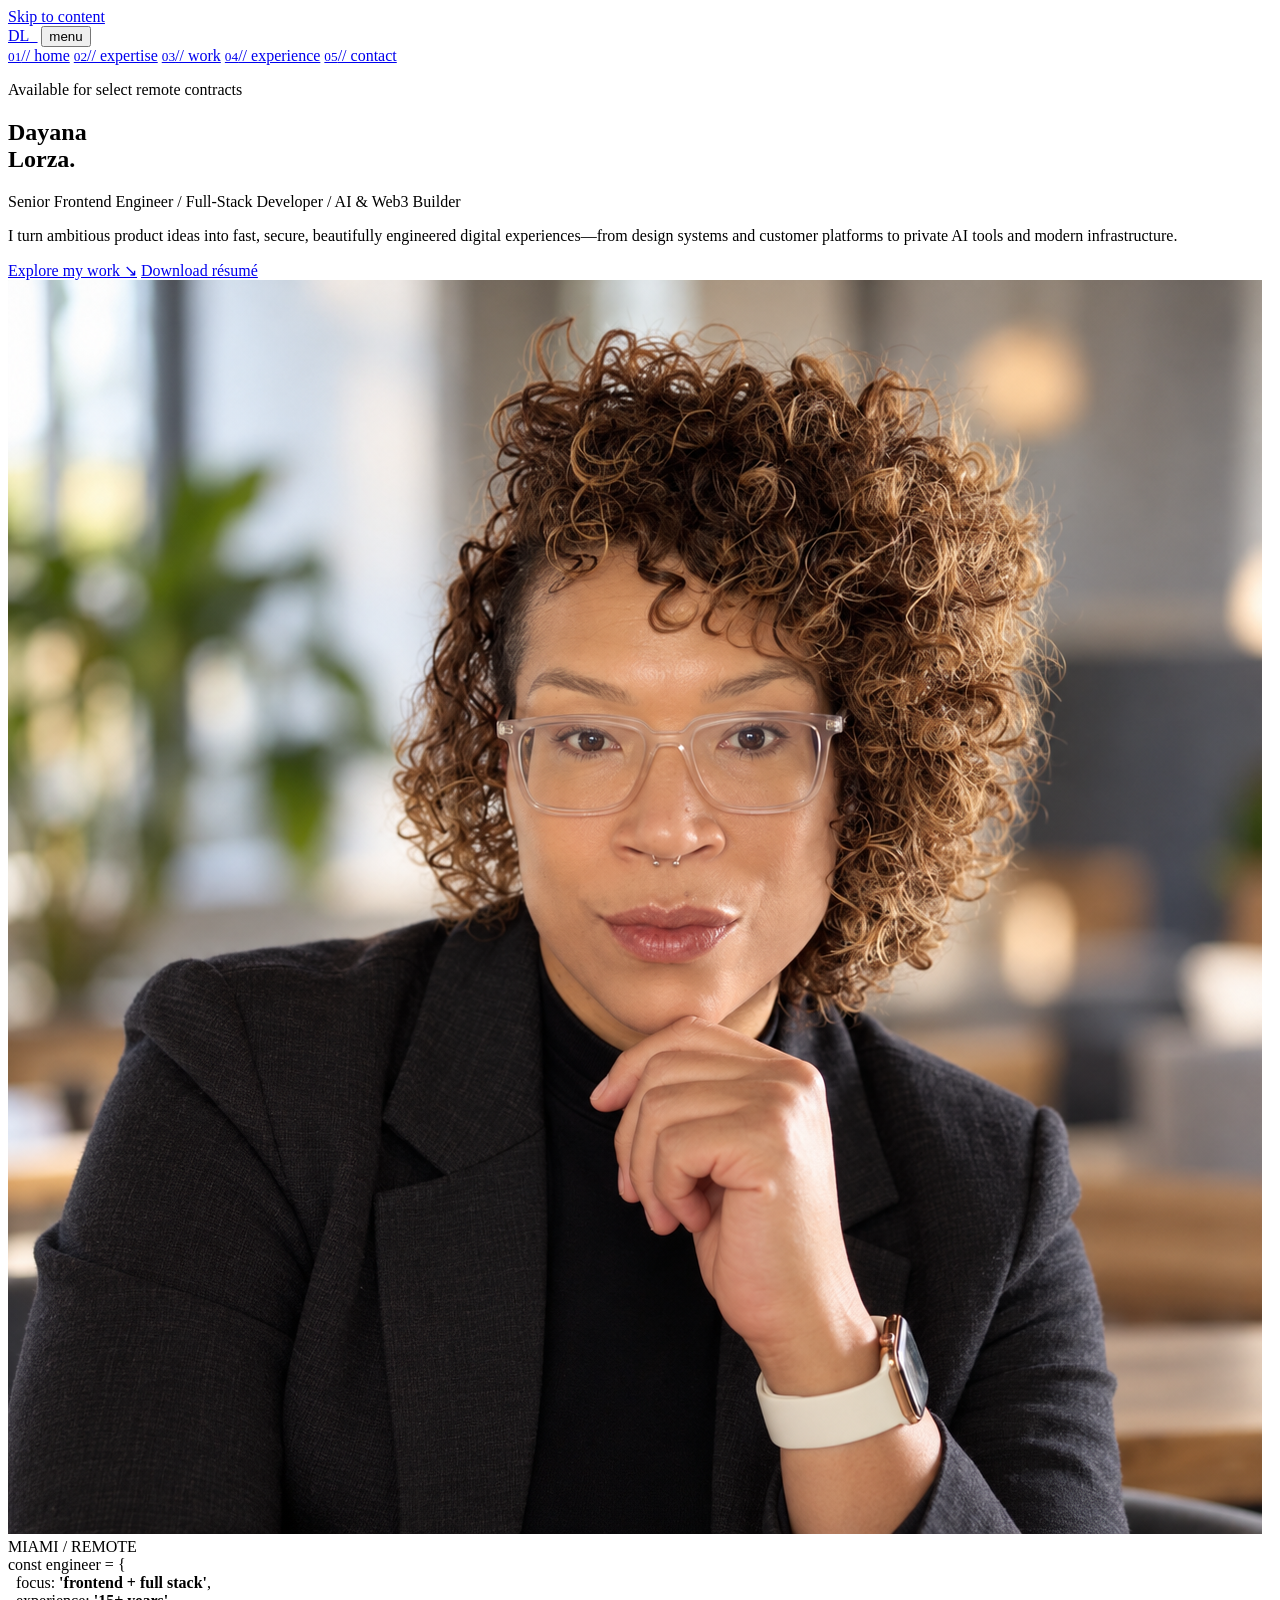
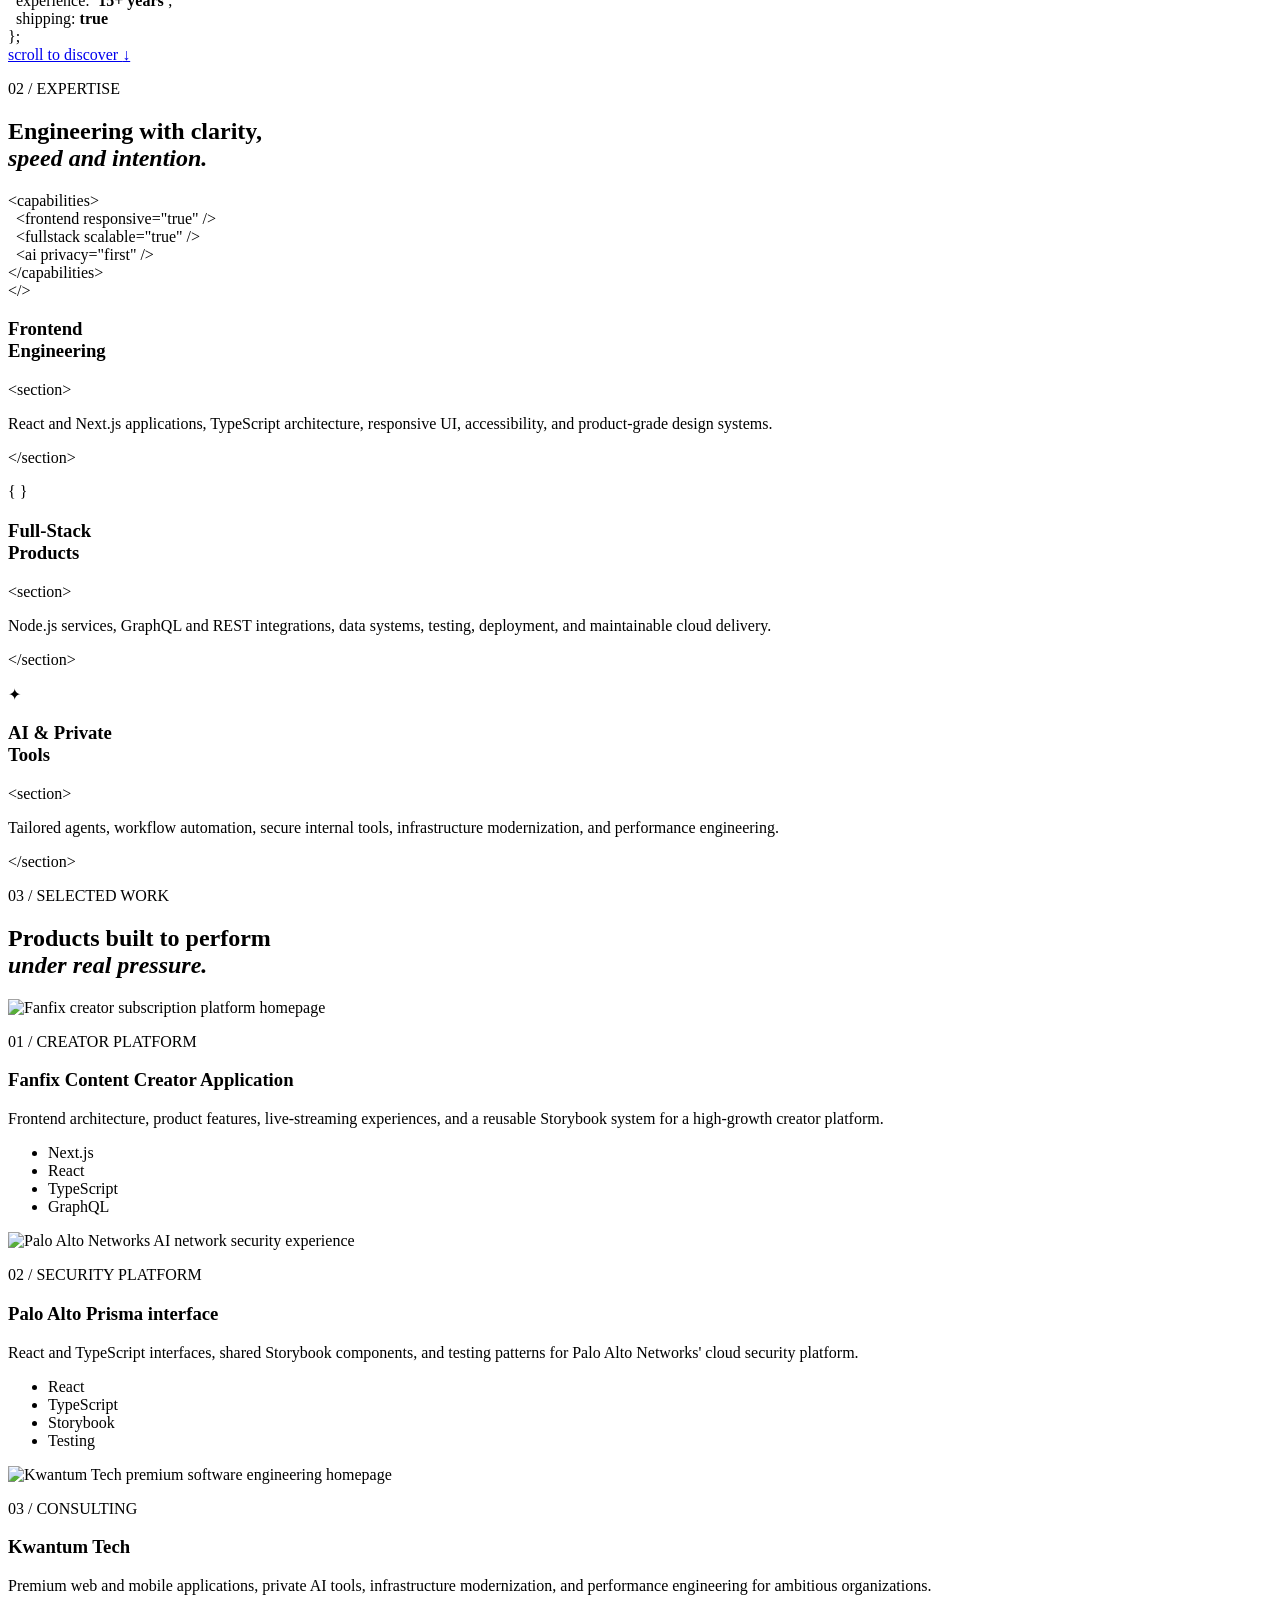
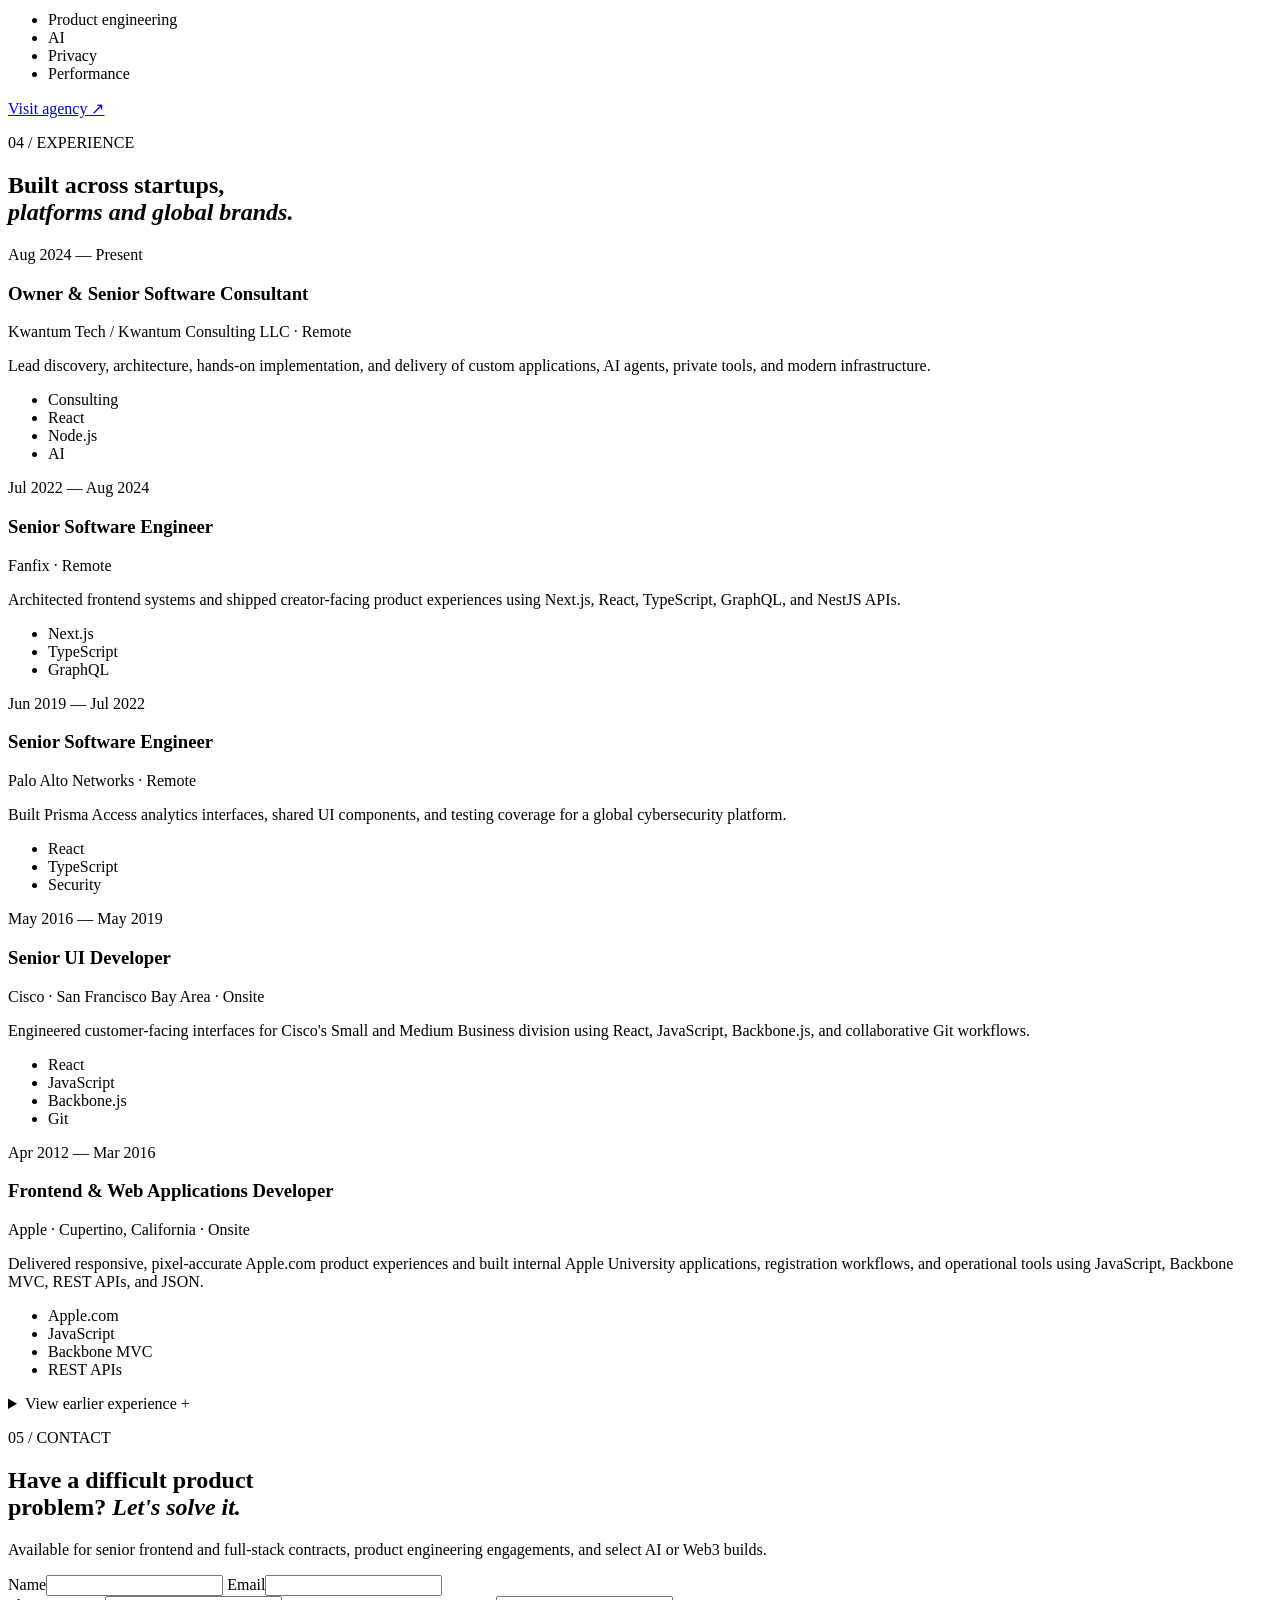
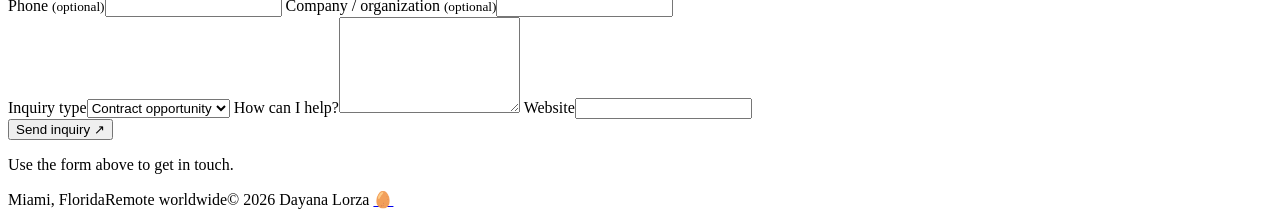
==== index.html @ acb5f547 "Update portfolio hero portrait" ====
<!doctype html>
<html lang="en">
<head>
  <meta charset="utf-8">
  <meta name="viewport" content="width=device-width, initial-scale=1">
  <title>Dayana Lorza | Senior Software Engineer</title>
  <meta name="description" content="Senior frontend and full-stack engineer building high-performance web, mobile, AI, and Web3 products.">
  <link rel="icon" href="images/favicon.png">
  <link rel="preconnect" href="https://fonts.googleapis.com">
  <link rel="preconnect" href="https://fonts.gstatic.com" crossorigin>
  <link href="https://fonts.googleapis.com/css2?family=DM+Mono:wght@300;400;500&family=Manrope:wght@400;500;600;700;800&display=swap" rel="stylesheet">
  <link rel="stylesheet" href="css/styles.css">
</head>
<body>
  <div class="cursor-glow" aria-hidden="true"></div>
  <a class="skip-link" href="#main">Skip to content</a>

  <header class="site-header">
    <a class="brand" href="#home" aria-label="Dayana Lorza home">DL<span>_</span></a>
    <button class="menu-toggle" type="button" aria-expanded="false" aria-controls="site-nav">menu</button>
    <nav id="site-nav" aria-label="Primary navigation">
      <a href="#home"><small>01</small><span>// home</span></a>
      <a href="#expertise"><small>02</small><span>// expertise</span></a>
      <a href="#work"><small>03</small><span>// work</span></a>
      <a href="#experience"><small>04</small><span>// experience</span></a>
      <a href="#contact"><small>05</small><span>// contact</span></a>
    </nav>
  </header>

  <main id="main">
    <section class="hero" id="home">
      <div class="hero-grid">
        <div class="hero-copy reveal">
          <p class="eyebrow"><span class="status-dot"></span> Available for select remote contracts</p>
          <h1>Dayana<br><span>Lorza.</span></h1>
          <p class="hero-role">Senior Frontend Engineer <span>/</span> Full-Stack Developer <span>/</span> AI &amp; Web3 Builder</p>
          <p class="hero-intro">I turn ambitious product ideas into fast, secure, beautifully engineered digital experiences—from design systems and customer platforms to private AI tools and modern infrastructure.</p>
          <div class="hero-actions">
            <a class="button primary" href="#work">Explore my work <span>↘</span></a>
            <a class="button ghost" href="resume/Dayana-Lorza-Resume-2026.pdf" download>Download résumé</a>
          </div>
        </div>
        <div class="hero-visual reveal">
          <div class="portrait-frame">
            <img src="images/headshot_profile.png" alt="Portrait of Dayana Lorza">
            <span class="portrait-label">MIAMI / REMOTE</span>
          </div>
          <div class="code-card" aria-hidden="true">
            <span>const</span> engineer = {<br>
            &nbsp;&nbsp;focus: <b>'frontend + full stack'</b>,<br>
            &nbsp;&nbsp;experience: <b>'15+ years'</b>,<br>
            &nbsp;&nbsp;shipping: <b>true</b><br>
            };
          </div>
        </div>
      </div>
      <a class="scroll-cue" href="#expertise">scroll to discover <span>↓</span></a>
    </section>

    <section class="section" id="expertise">
      <div class="section-heading reveal">
        <p>02 / EXPERTISE</p>
        <h2>Engineering with clarity,<br><em>speed and intention.</em></h2>
      </div>
      <div class="expertise-console reveal">
        <div class="console-code" aria-hidden="true">&lt;capabilities&gt;<br>&nbsp;&nbsp;&lt;frontend responsive="true" /&gt;<br>&nbsp;&nbsp;&lt;fullstack scalable="true" /&gt;<br>&nbsp;&nbsp;&lt;ai privacy="first" /&gt;<br>&lt;/capabilities&gt;</div>
        <article class="capability">
          <span class="capability-icon" aria-hidden="true">&lt;/&gt;</span>
          <h3><span>Frontend</span><br>Engineering</h3>
          <p class="code-tag">&lt;section&gt;</p>
          <p>React and Next.js applications, TypeScript architecture, responsive UI, accessibility, and product-grade design systems.</p>
          <p class="code-tag">&lt;/section&gt;</p>
        </article>
        <article class="capability">
          <span class="capability-icon" aria-hidden="true">{ }</span>
          <h3><span>Full-Stack</span><br>Products</h3>
          <p class="code-tag">&lt;section&gt;</p>
          <p>Node.js services, GraphQL and REST integrations, data systems, testing, deployment, and maintainable cloud delivery.</p>
          <p class="code-tag">&lt;/section&gt;</p>
        </article>
        <article class="capability">
          <span class="capability-icon" aria-hidden="true">✦</span>
          <h3><span>AI &amp; Private</span><br>Tools</h3>
          <p class="code-tag">&lt;section&gt;</p>
          <p>Tailored agents, workflow automation, secure internal tools, infrastructure modernization, and performance engineering.</p>
          <p class="code-tag">&lt;/section&gt;</p>
        </article>
      </div>
    </section>

    <section class="section work-section" id="work">
      <div class="section-heading reveal">
        <p>03 / SELECTED WORK</p>
        <h2>Products built to perform<br><em>under real pressure.</em></h2>
      </div>
      <div class="work-list">
        <article class="work-card reveal">
          <div class="work-image"><img src="images/fanfixx.png" alt="Fanfix creator subscription platform homepage"></div>
          <div class="work-copy">
            <p class="work-index">01 / CREATOR PLATFORM</p>
            <h3>Fanfix Content Creator Application</h3>
            <p>Frontend architecture, product features, live-streaming experiences, and a reusable Storybook system for a high-growth creator platform.</p>
            <ul class="tags"><li>Next.js</li><li>React</li><li>TypeScript</li><li>GraphQL</li></ul>
          </div>
        </article>
        <article class="work-card reverse reveal">
          <div class="work-image"><img src="images/palo_alto.png" alt="Palo Alto Networks AI network security experience"></div>
          <div class="work-copy">
            <p class="work-index">02 / SECURITY PLATFORM</p>
            <h3>Palo Alto Prisma interface</h3>
            <p>React and TypeScript interfaces, shared Storybook components, and testing patterns for Palo Alto Networks' cloud security platform.</p>
            <ul class="tags"><li>React</li><li>TypeScript</li><li>Storybook</li><li>Testing</li></ul>
          </div>
        </article>
        <article class="work-card reveal">
          <div class="work-image"><img src="images/kwantum_tech.png" alt="Kwantum Tech premium software engineering homepage"></div>
          <div class="work-copy">
            <p class="work-index">03 / CONSULTING</p>
            <h3>Kwantum Tech</h3>
            <p>Premium web and mobile applications, private AI tools, infrastructure modernization, and performance engineering for ambitious organizations.</p>
            <ul class="tags"><li>Product engineering</li><li>AI</li><li>Privacy</li><li>Performance</li></ul>
            <a class="text-link" href="https://kwantumtech.com/" target="_blank" rel="noreferrer">Visit agency ↗</a>
          </div>
        </article>
      </div>
    </section>

    <section class="section" id="experience">
      <div class="section-heading reveal">
        <p>04 / EXPERIENCE</p>
        <h2>Built across startups,<br><em>platforms and global brands.</em></h2>
      </div>
      <div class="timeline">
        <article class="job reveal">
          <div class="job-date">Aug 2024 — Present</div>
          <div><h3>Owner &amp; Senior Software Consultant</h3><p class="company">Kwantum Tech / Kwantum Consulting LLC · Remote</p><p>Lead discovery, architecture, hands-on implementation, and delivery of custom applications, AI agents, private tools, and modern infrastructure.</p><ul class="tags"><li>Consulting</li><li>React</li><li>Node.js</li><li>AI</li></ul></div>
        </article>
        <article class="job reveal">
          <div class="job-date">Jul 2022 — Aug 2024</div>
          <div><h3>Senior Software Engineer</h3><p class="company">Fanfix · Remote</p><p>Architected frontend systems and shipped creator-facing product experiences using Next.js, React, TypeScript, GraphQL, and NestJS APIs.</p><ul class="tags"><li>Next.js</li><li>TypeScript</li><li>GraphQL</li></ul></div>
        </article>
        <article class="job reveal">
          <div class="job-date">Jun 2019 — Jul 2022</div>
          <div><h3>Senior Software Engineer</h3><p class="company company-with-logo"><img src="images/palo-alto-networks.svg" alt="" aria-hidden="true">Palo Alto Networks · Remote</p><p>Built Prisma Access analytics interfaces, shared UI components, and testing coverage for a global cybersecurity platform.</p><ul class="tags"><li>React</li><li>TypeScript</li><li>Security</li></ul></div>
        </article>
        <article class="job reveal">
          <div class="job-date">May 2016 — May 2019</div>
          <div><h3>Senior UI Developer</h3><p class="company company-with-logo"><img class="cisco-logo" src="images/cisco.svg" alt="" aria-hidden="true">Cisco · San Francisco Bay Area · Onsite</p><p>Engineered customer-facing interfaces for Cisco's Small and Medium Business division using React, JavaScript, Backbone.js, and collaborative Git workflows.</p><ul class="tags"><li>React</li><li>JavaScript</li><li>Backbone.js</li><li>Git</li></ul></div>
        </article>
        <article class="job reveal">
          <div class="job-date">Apr 2012 — Mar 2016</div>
          <div><h3>Frontend &amp; Web Applications Developer</h3><p class="company company-with-logo"><img class="apple-logo" src="images/apple.svg" alt="" aria-hidden="true">Apple · Cupertino, California · Onsite</p><p>Delivered responsive, pixel-accurate Apple.com product experiences and built internal Apple University applications, registration workflows, and operational tools using JavaScript, Backbone MVC, REST APIs, and JSON.</p><ul class="tags"><li>Apple.com</li><li>JavaScript</li><li>Backbone MVC</li><li>REST APIs</li></ul></div>
        </article>
        <details class="earlier-jobs reveal">
          <summary>View earlier experience <span>+</span></summary>
          <div class="earlier-grid">
            <p><b>Sapient</b><span>Interactive Developer · 2008–2012</span></p>
          </div>
        </details>
      </div>
    </section>

    <section class="contact section" id="contact">
      <div class="contact-inner reveal">
        <p>05 / CONTACT</p>
        <h2>Have a difficult product<br>problem? <em>Let's solve it.</em></h2>
        <p class="contact-copy">Available for senior frontend and full-stack contracts, product engineering engagements, and select AI or Web3 builds.</p>
        <form class="contact-form" id="contact-form" action="contact.php" method="post">
          <div class="form-grid">
            <label><span>Name</span><input type="text" name="name" autocomplete="name" maxlength="100" required></label>
            <label><span>Email</span><input type="email" name="email" autocomplete="email" maxlength="160" required></label>
          </div>
          <div class="form-grid">
            <label><span>Phone <small>(optional)</small></span><input type="tel" name="phone" autocomplete="tel" maxlength="40"></label>
            <label><span>Company / organization <small>(optional)</small></span><input type="text" name="company" autocomplete="organization" maxlength="120"></label>
          </div>
          <label><span>Inquiry type</span><select name="subject"><option value="Contract opportunity">Contract opportunity</option><option value="Project review">Project review</option><option value="Consulting inquiry">Consulting inquiry</option><option value="General inquiry">General inquiry</option></select></label>
          <label><span>How can I help?</span><textarea name="message" rows="6" minlength="20" maxlength="4000" required></textarea></label>
          <label class="form-trap" aria-hidden="true">Website<input type="text" name="website" tabindex="-1" autocomplete="off"></label>
          <div class="form-footer">
            <button class="button primary" type="submit">Send inquiry <span>↗</span></button>
            <p class="form-status" id="form-status" role="status" aria-live="polite"></p>
          </div>
        </form>
        <p class="contact-email">Use the form above to get in touch.</p>
        <div class="contact-meta"><span>Miami, Florida</span><span>Remote worldwide</span><span>© 2026 Dayana Lorza <a class="archive-egg" href="archive/" aria-label="View previous portfolio versions" title="Previous versions">🥚</a></span></div>
      </div>
    </section>
  </main>

  <script src="js/main.js"></script>
</body>
</html>
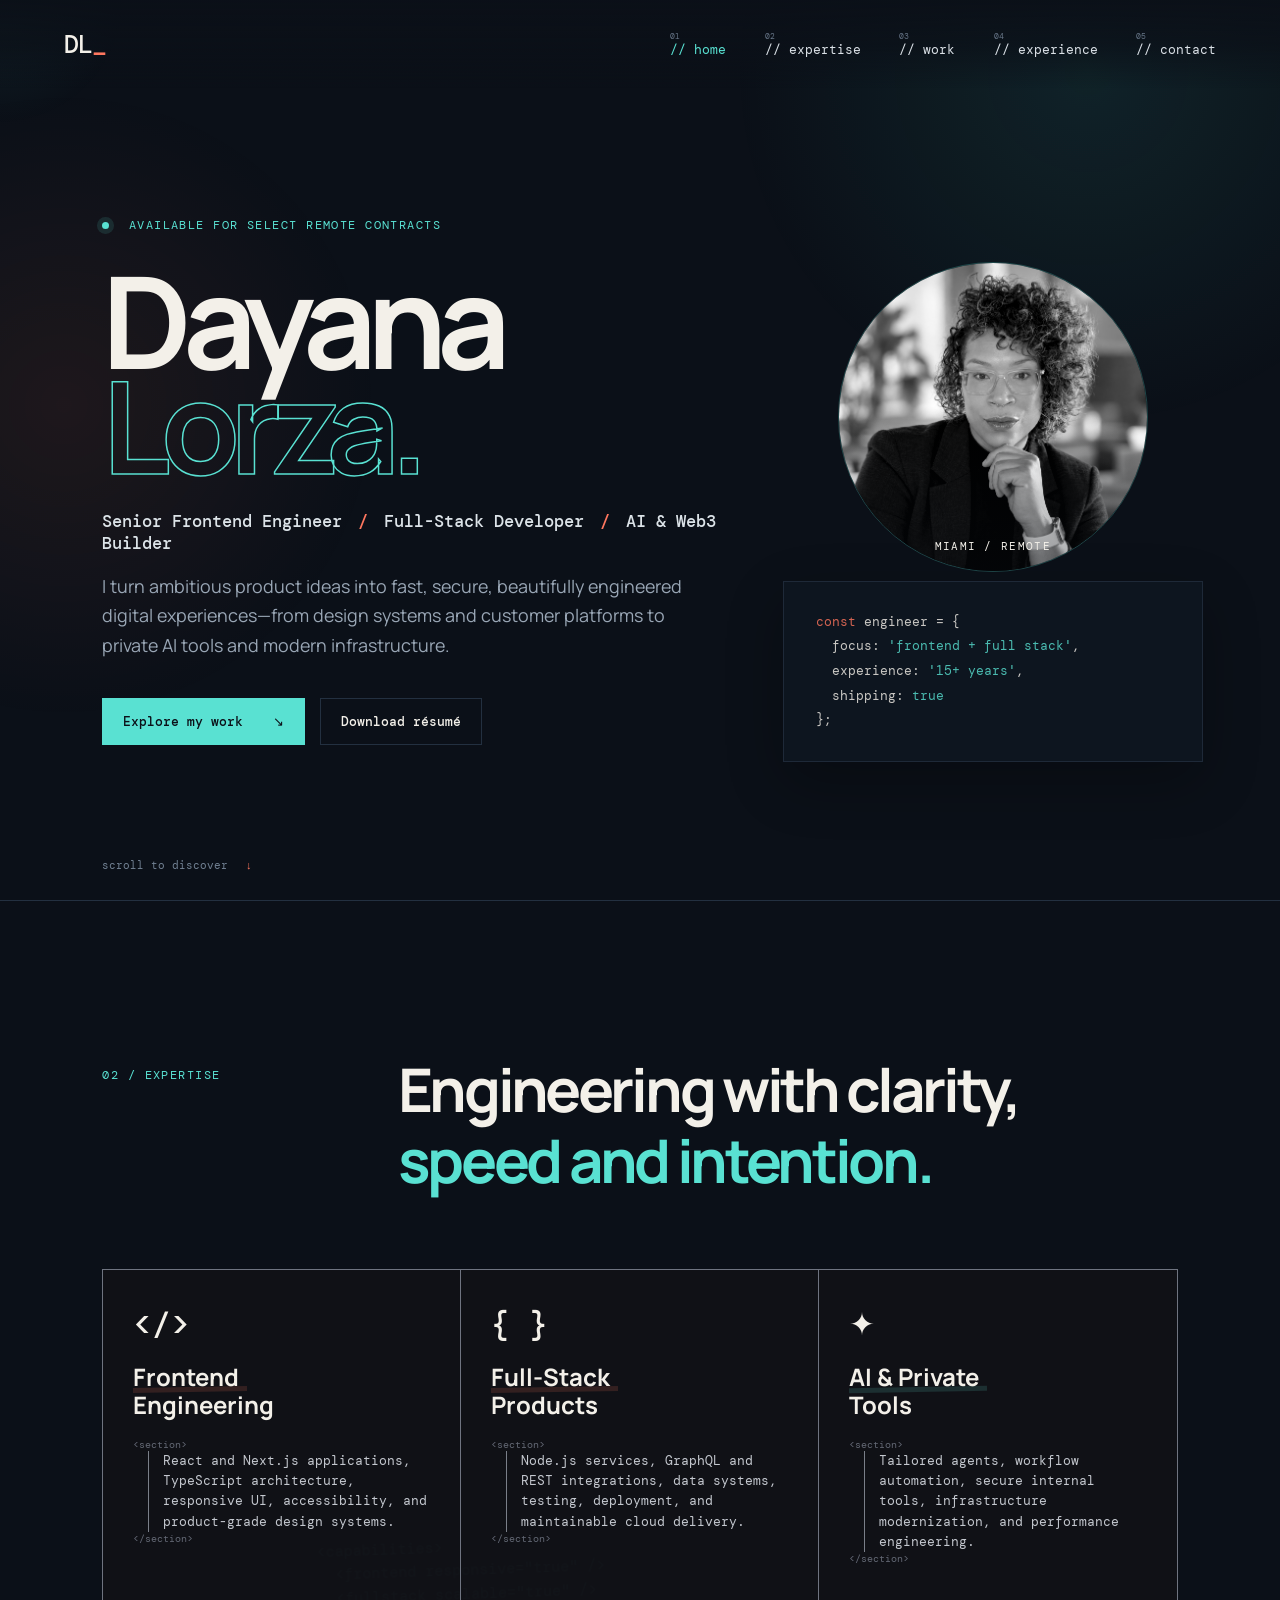
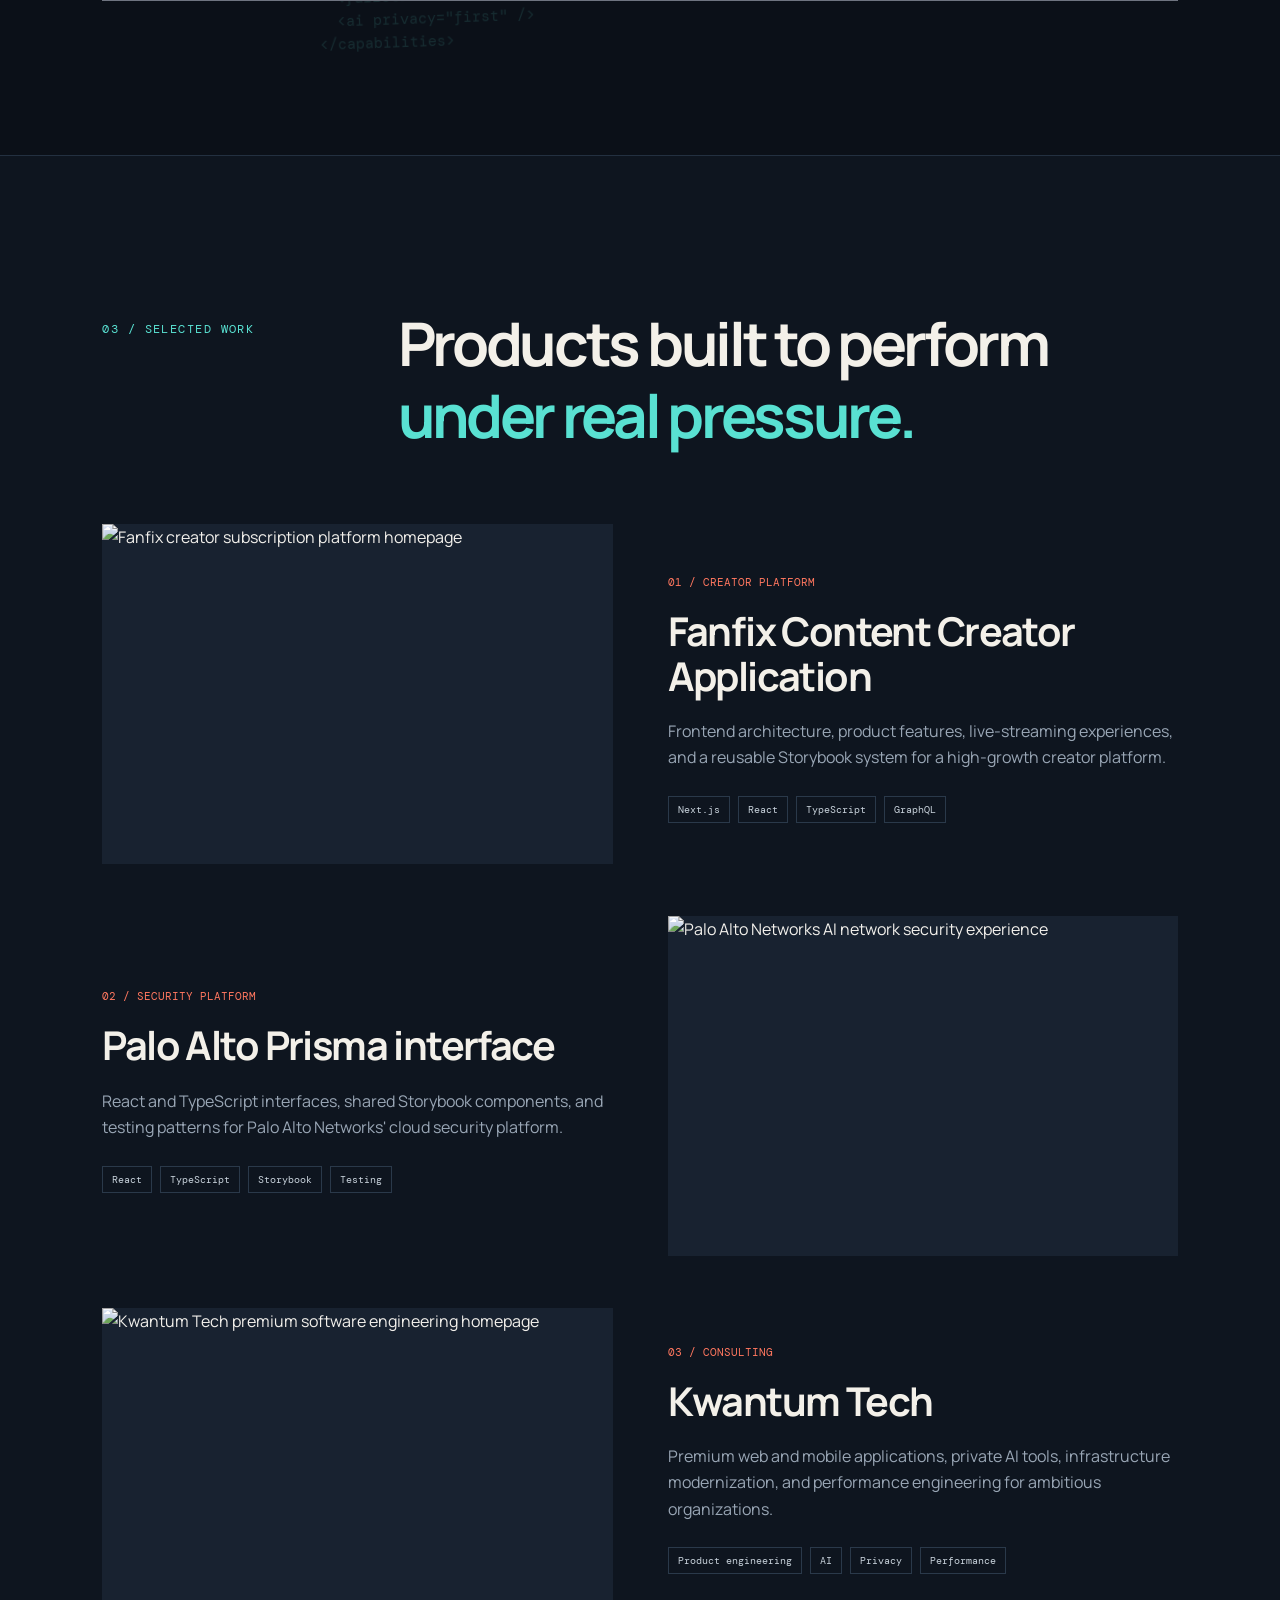
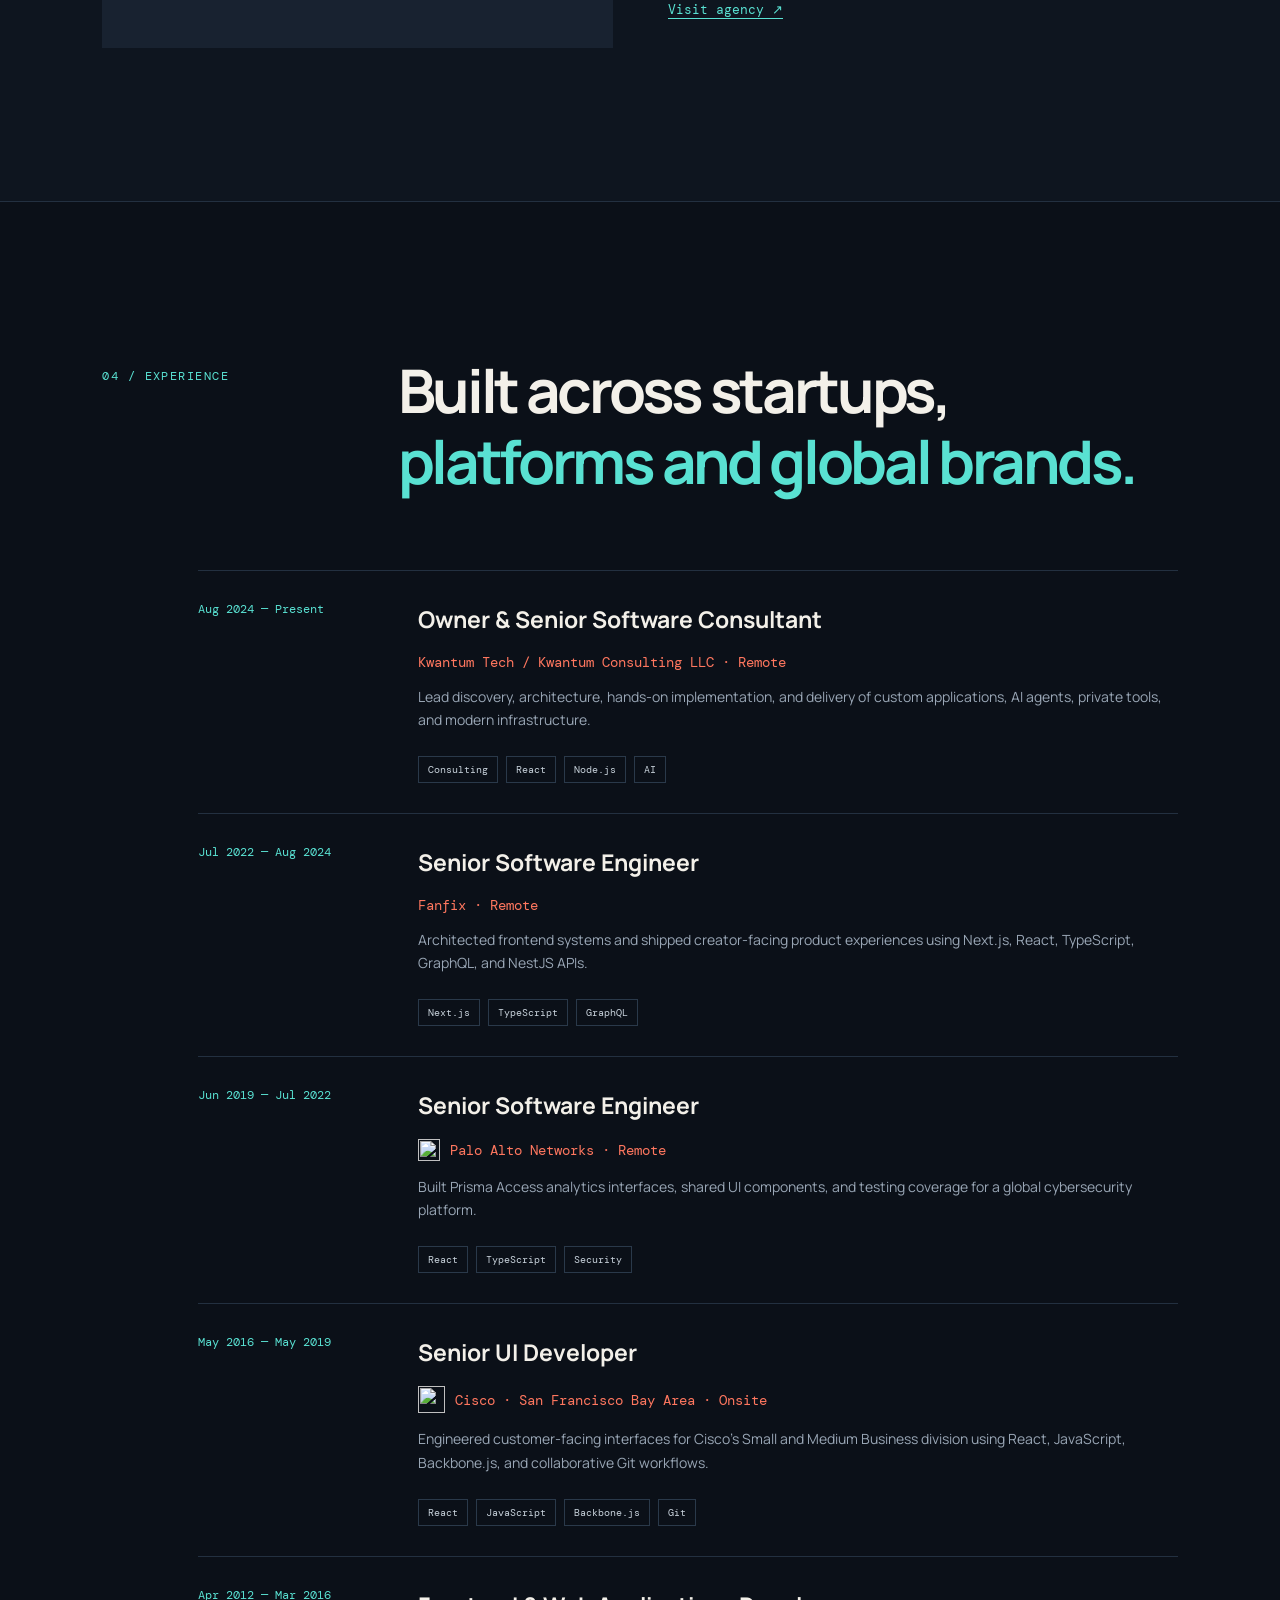
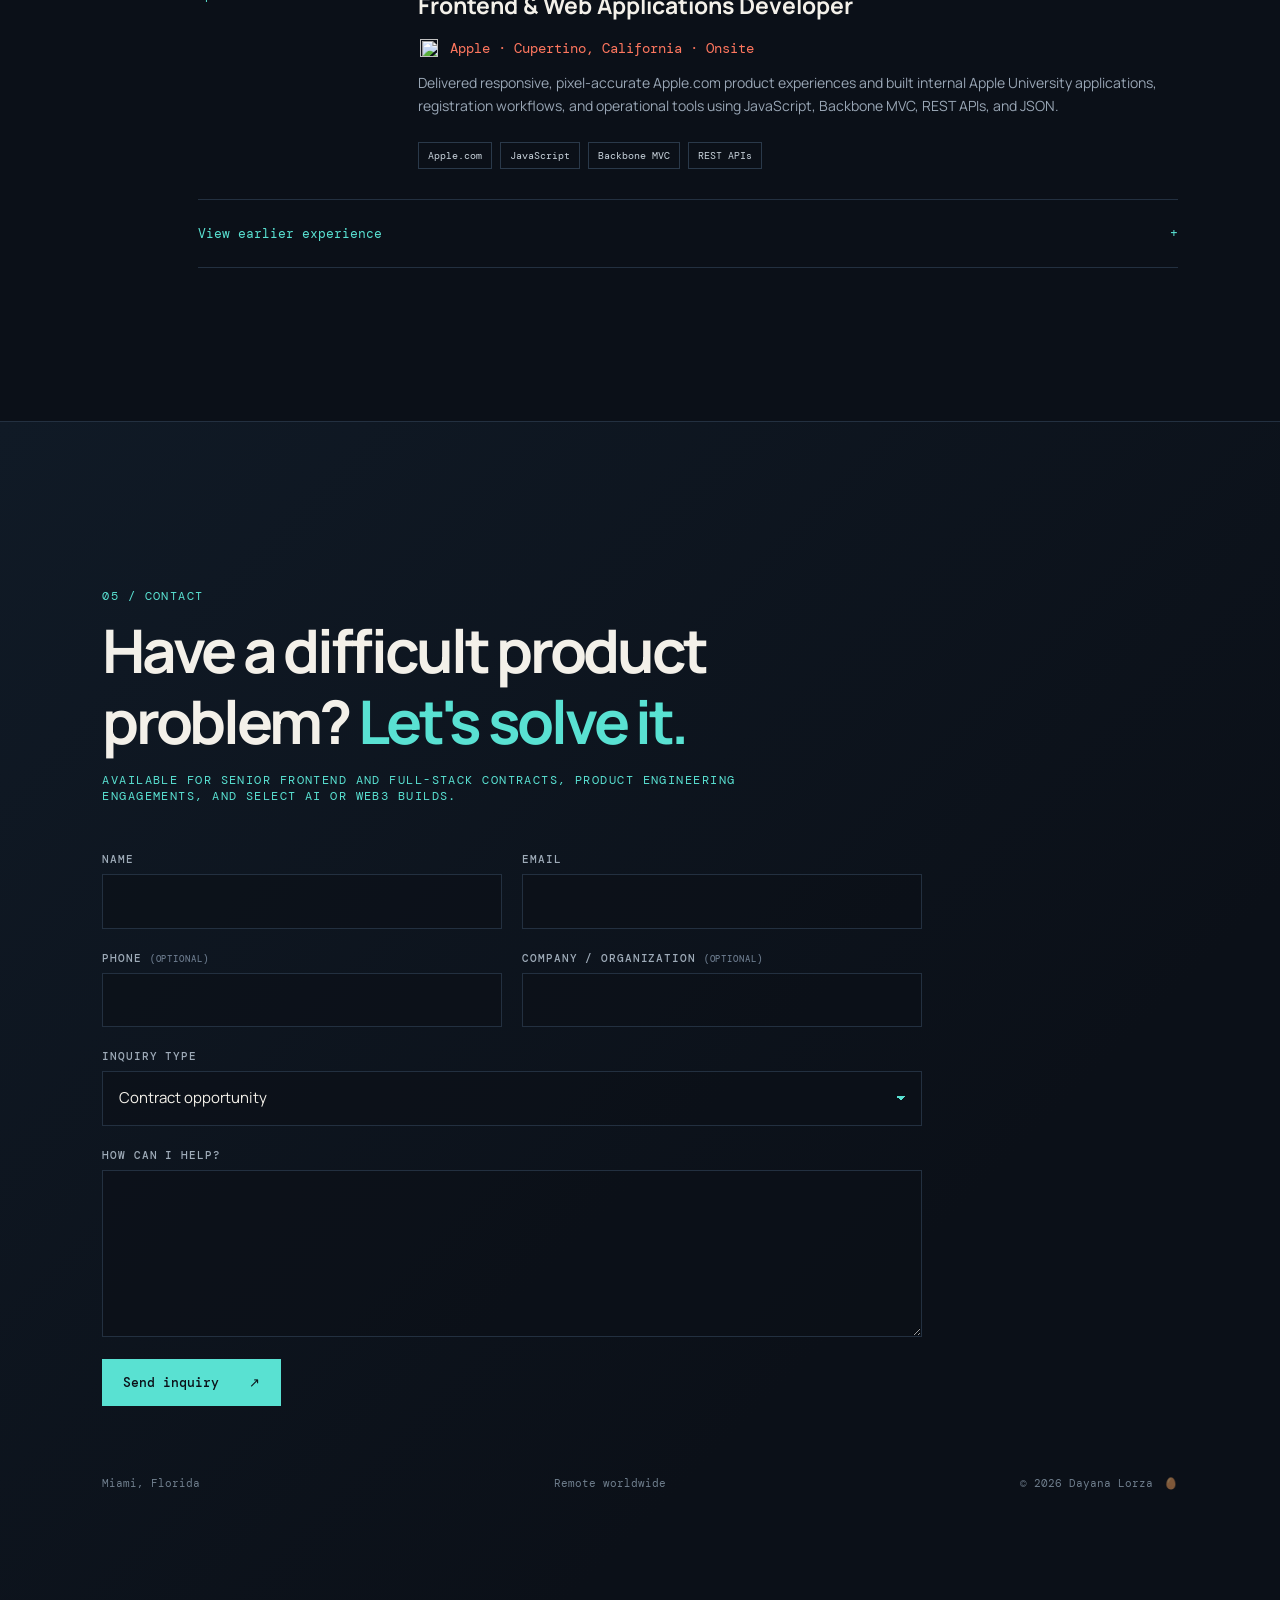
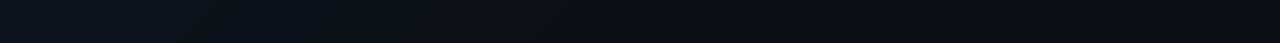
==== commit 6e517cb4: "Remove obsolete PHP hosting setup" ====
--- a/index.html
+++ b/index.html
@@ -165,7 +165,7 @@
         <p>05 / CONTACT</p>
         <h2>Have a difficult product<br>problem? <em>Let's solve it.</em></h2>
         <p class="contact-copy">Available for senior frontend and full-stack contracts, product engineering engagements, and select AI or Web3 builds.</p>
-        <form class="contact-form" id="contact-form" action="contact.php" method="post">
+        <form class="contact-form" id="contact-form" name="contact" action="/" method="post" data-netlify="true" netlify-honeypot="website">
           <div class="form-grid">
             <label><span>Name</span><input type="text" name="name" autocomplete="name" maxlength="100" required></label>
             <label><span>Email</span><input type="email" name="email" autocomplete="email" maxlength="160" required></label>
@@ -179,10 +179,8 @@
           <label class="form-trap" aria-hidden="true">Website<input type="text" name="website" tabindex="-1" autocomplete="off"></label>
           <div class="form-footer">
             <button class="button primary" type="submit">Send inquiry <span>↗</span></button>
-            <p class="form-status" id="form-status" role="status" aria-live="polite"></p>
           </div>
         </form>
-        <p class="contact-email">Use the form above to get in touch.</p>
         <div class="contact-meta"><span>Miami, Florida</span><span>Remote worldwide</span><span>© 2026 Dayana Lorza <a class="archive-egg" href="archive/" aria-label="View previous portfolio versions" title="Previous versions">🥚</a></span></div>
       </div>
     </section>
--- a/css/styles.css
+++ b/css/styles.css
@@ -0,0 +1,12 @@
+:root{--bg:#0b1018;--panel:#111925;--ink:#f3f0e9;--muted:#99a6b5;--line:#233040;--teal:#59e1d2;--coral:#ff775f;--mono:"DM Mono",monospace;--sans:"Manrope",sans-serif}*{box-sizing:border-box}html{scroll-behavior:smooth}body{margin:0;background:var(--bg);color:var(--ink);font-family:var(--sans);font-size:16px;line-height:1.65;overflow-x:hidden}body:before{content:"";position:fixed;inset:0;pointer-events:none;z-index:-1;background:radial-gradient(circle at 85% 8%,rgba(89,225,210,.09),transparent 26%),radial-gradient(circle at 5% 45%,rgba(255,119,95,.08),transparent 24%);filter:saturate(120%)}::selection{background:var(--teal);color:var(--bg)}a{color:inherit;text-decoration:none}img{display:block;max-width:100%}.skip-link{position:fixed;top:-60px;left:20px;background:var(--teal);color:var(--bg);padding:12px 18px;z-index:100}.skip-link:focus{top:20px}.cursor-glow{position:fixed;width:260px;height:260px;border-radius:50%;background:radial-gradient(circle,rgba(89,225,210,.08),transparent 68%);transform:translate(-50%,-50%);pointer-events:none;z-index:-1}.site-header{position:fixed;top:0;left:0;right:0;height:88px;padding:0 clamp(24px,5vw,80px);display:flex;align-items:center;justify-content:space-between;background:linear-gradient(to bottom,rgba(11,16,24,.96),rgba(11,16,24,.72),transparent);z-index:50}.brand{font:500 25px var(--mono);letter-spacing:-1px}.brand span{color:var(--coral)}nav{display:flex;gap:clamp(18px,3vw,46px)}nav a{display:grid;font:400 13px var(--mono);color:#dbe1e7;transition:.25s}nav small{font-size:8px;color:#687789}nav a:hover,nav a.active{color:var(--teal)}.menu-toggle{display:none;border:0;background:none;color:var(--ink);font:14px var(--mono)}.hero{min-height:100vh;display:grid;align-items:center;padding:130px clamp(24px,8vw,130px) 80px;position:relative}.hero-grid{width:min(1380px,100%);margin:auto;display:grid;grid-template-columns:1.15fr .85fr;gap:clamp(40px,7vw,110px);align-items:center}.eyebrow,.section-heading>p,.contact-inner>p{font:400 12px var(--mono);letter-spacing:.12em;color:var(--teal);text-transform:uppercase}.status-dot{display:inline-block;width:7px;height:7px;border-radius:50%;background:var(--teal);box-shadow:0 0 0 5px rgba(89,225,210,.12);margin-right:11px}.hero h1{font-size:clamp(72px,10vw,158px);line-height:.82;letter-spacing:-.075em;margin:35px 0 32px}.hero h1 span{color:transparent;-webkit-text-stroke:1.5px var(--teal)}.hero-role{font:500 clamp(14px,1.35vw,20px) var(--mono);color:#dce3e8}.hero-role span{color:var(--coral);margin:0 6px}.hero-intro{max-width:710px;color:var(--muted);font-size:clamp(17px,1.4vw,21px)}.hero-actions{display:flex;gap:15px;flex-wrap:wrap;margin-top:38px}.button{display:inline-flex;align-items:center;gap:30px;padding:14px 20px;border:1px solid var(--line);font:500 13px var(--mono);transition:.25s}.button.primary{background:var(--teal);border-color:var(--teal);color:var(--bg)}.button:hover{transform:translateY(-3px);border-color:var(--coral)}.button.primary:hover{background:var(--coral)}.hero-visual{position:relative}.portrait-frame{position:relative;width:min(430px,90%);margin:auto;overflow:hidden;border-radius:48% 48% 8px 8px;border:1px solid rgba(89,225,210,.25)}.portrait-frame:after{content:"";position:absolute;inset:0;background:linear-gradient(to top,rgba(11,16,24,.8),transparent 45%)}.portrait-frame img{width:100%;height:580px;object-fit:cover;filter:saturate(.7) contrast(1.04)}.portrait-label{position:absolute;bottom:22px;left:25px;z-index:2;font:11px var(--mono);letter-spacing:.12em}.code-card{position:absolute;right:-10px;bottom:52px;background:rgba(17,25,37,.94);border:1px solid var(--line);padding:22px 26px;font:12px/1.9 var(--mono);box-shadow:0 20px 60px rgba(0,0,0,.35)}.code-card span{color:var(--coral)}.code-card b{color:var(--teal);font-weight:400}.scroll-cue{position:absolute;bottom:28px;left:clamp(24px,8vw,130px);font:11px var(--mono);color:#718092}.scroll-cue span{color:var(--coral);margin-left:10px}.section{padding:clamp(100px,12vw,180px) clamp(24px,8vw,130px);border-top:1px solid var(--line)}.section-heading{display:grid;grid-template-columns:.34fr 1fr;gap:30px;align-items:start;margin-bottom:70px}.section-heading h2,.contact h2{font-size:clamp(42px,5.5vw,82px);line-height:1.05;letter-spacing:-.055em;margin:0}.section-heading em,.contact em{font-style:normal;color:var(--teal)}.expertise-grid{display:grid;grid-template-columns:repeat(3,1fr);gap:18px}.expertise-card{position:relative;min-height:390px;background:var(--panel);border:1px solid var(--line);padding:36px;transition:.3s}.expertise-card:hover{transform:translateY(-8px);border-color:rgba(89,225,210,.55)}.card-number{font:11px var(--mono);color:var(--coral)}.expertise-card h3{font-size:28px;margin:80px 0 15px}.expertise-card p,.work-copy>p,.job>div>p{color:var(--muted)}.tags{list-style:none;padding:0;margin:25px 0 0;display:flex;flex-wrap:wrap;gap:8px}.tags li{border:1px solid #2a394a;padding:6px 9px;font:10px var(--mono);color:#c9d3dc}.work-section{background:#0e151f}.work-list{display:grid;gap:75px}.work-card{display:grid;grid-template-columns:1.1fr .9fr;align-items:center;gap:clamp(35px,7vw,110px)}.work-card.reverse .work-image{order:2}.work-image{height:480px;overflow:hidden;background:#182230}.work-image img{width:100%;height:100%;object-fit:cover;filter:saturate(.65);transition:.6s}.work-card:hover img{transform:scale(1.035);filter:saturate(1)}.work-index{font:11px var(--mono)!important;color:var(--coral)!important}.work-copy h3{font-size:clamp(34px,4vw,58px);line-height:1.05;letter-spacing:-.04em;margin:20px 0}.text-link{display:inline-block;margin-top:27px;color:var(--teal);font:13px var(--mono);border-bottom:1px solid var(--teal)}.timeline{max-width:1100px;margin-left:auto}.job{display:grid;grid-template-columns:230px 1fr;gap:40px;border-top:1px solid var(--line);padding:42px 0}.job-date{font:12px var(--mono);color:var(--teal)}.job h3{font-size:28px;margin:0 0 4px}.company{font:12px var(--mono);color:var(--coral)!important}.earlier-jobs{border-top:1px solid var(--line);border-bottom:1px solid var(--line);padding:25px 0}.earlier-jobs summary{cursor:pointer;display:flex;justify-content:space-between;font:13px var(--mono);color:var(--teal);list-style:none}.earlier-grid{display:grid;grid-template-columns:1fr 1fr;gap:16px 45px;padding-top:25px}.earlier-grid p{display:grid;border-top:1px solid #1d2936;padding-top:14px}.earlier-grid span{color:var(--muted);font-size:13px}.contact{min-height:80vh;display:grid;align-items:center;background:linear-gradient(135deg,#101a26,#0b1018 70%)}.contact-inner{max-width:1150px}.contact-copy{max-width:700px;color:var(--muted);font-size:18px}.contact-email span{color:var(--coral)}.contact-meta{display:flex;justify-content:space-between;gap:20px;margin-top:70px;color:#6f7e8d;font:11px var(--mono)}.reveal{opacity:0;transform:translateY(28px);transition:opacity .75s ease,transform .75s ease}.reveal.visible{opacity:1;transform:none}@media(max-width:900px){.site-header{height:72px}.menu-toggle{display:block}nav{position:absolute;top:72px;left:0;right:0;padding:24px;background:#0b1018;border-bottom:1px solid var(--line);display:none;grid-template-columns:1fr 1fr}nav.open{display:grid}.hero-grid,.section-heading,.work-card,.job{grid-template-columns:1fr}.hero{padding-top:120px}.hero h1{font-size:clamp(68px,21vw,120px)}.hero-visual{margin-top:20px}.portrait-frame img{height:470px}.code-card{right:0}.expertise-grid{grid-template-columns:1fr}.expertise-card{min-height:auto}.expertise-card h3{margin-top:50px}.work-card.reverse .work-image{order:0}.work-image{height:360px}.job{gap:10px}.earlier-grid{grid-template-columns:1fr}}@media(max-width:560px){.site-header{padding:0 20px}.hero,.section{padding-left:20px;padding-right:20px}.hero-role span{display:none}.portrait-frame{width:100%}.code-card{position:relative;bottom:auto;right:auto;margin:-25px 15px 0}.hero-actions{display:grid}.button{justify-content:space-between}.section-heading{margin-bottom:45px}.work-image{height:270px}.contact-meta{display:grid}.cursor-glow{display:none}}
+
+/* V2 refinement: tighter, reference-led composition */
+.hero-grid{grid-template-columns:1.25fr .75fr}.hero-visual{min-height:520px;display:grid;place-items:center}.portrait-frame{z-index:2;width:310px;height:310px;border-radius:50%;margin:auto}.portrait-frame:after{background:linear-gradient(to top,rgba(11,16,24,.3),transparent 50%)}.portrait-frame img{height:100%;object-fit:cover;filter:grayscale(1) contrast(1.08)}.portrait-label{bottom:18px;left:50%;transform:translateX(-50%);white-space:nowrap}.code-card{z-index:1;right:auto;left:50%;bottom:-85px;width:420px;transform:translateX(-50%);opacity:.82;background:rgba(17,25,37,.76);padding:28px 32px;font-size:13px}.section-heading h2,.contact h2{font-size:clamp(38px,4.7vw,68px);line-height:1.14}.section-heading em,.contact em{line-height:1.26}.expertise-console{position:relative;display:grid;grid-template-columns:repeat(3,1fr);border:1px solid #6f7480;background:rgba(18,18,23,.86);overflow:visible}.console-code{position:absolute;z-index:-1;left:20%;right:5%;top:78%;font:15px/1.55 var(--mono);color:rgba(89,225,210,.13);transform:rotate(-2deg)}.capability{padding:34px 30px 30px;min-height:330px;border-right:1px solid #6f7480}.capability:last-child{border-right:0}.capability-icon{display:block;font:500 31px var(--mono);margin-bottom:18px}.capability h3{font-size:24px;line-height:1.15;margin:0 0 20px}.capability h3 span{position:relative}.capability h3 span:after{content:"";position:absolute;left:0;right:-8px;bottom:1px;height:5px;background:var(--coral);z-index:-1;transform:rotate(-1deg)}.capability:nth-of-type(3) h3 span:after{background:var(--teal)}.capability p:not(.code-tag){border-left:1px solid #7a7f89;margin:0 0 0 15px;padding-left:14px;color:#c4c8cf;font:13px/1.55 var(--mono)}.code-tag{margin:0;color:#646975;font:10px var(--mono)}.work-list{gap:52px;max-width:1120px;margin:auto}.work-card{grid-template-columns:1fr 1fr;gap:55px}.work-image{height:340px}.work-copy h3{font-size:clamp(30px,3.1vw,46px);line-height:1.12}.timeline{max-width:980px}.job{grid-template-columns:190px 1fr;gap:30px;padding:30px 0}.job h3{font-size:23px}.job>div>p{font-size:14px}.contact{min-height:65vh}.contact-email i{font-style:normal;color:var(--teal)}.work-card:nth-child(1) .work-image img{object-position:center 24%}.work-card:nth-child(2) .work-image img{object-position:center center}.work-card:nth-child(3) .work-image img{object-position:center top}
+@media(max-width:900px){.hero-grid{grid-template-columns:1fr}.hero-visual{min-height:390px}.expertise-console{grid-template-columns:1fr}.capability{min-height:auto;border-right:0;border-bottom:1px solid #6f7480}.capability:last-child{border-bottom:0}.console-code{display:none}.work-card{grid-template-columns:1fr}.portrait-frame img{height:100%}.code-card{right:auto}}
+@media(max-width:560px){.hero-visual{min-height:360px}.portrait-frame{width:235px;height:235px}.code-card{position:absolute;width:310px;left:50%;bottom:8px;margin:0;padding:20px;font-size:10px}.work-image{height:230px}.job{padding:24px 0}.section-heading h2,.contact h2{line-height:1.2}}
+.hero-visual.reveal.visible{transform:translateY(-58px)}
+.company-with-logo{display:flex;align-items:center;gap:10px}.company-with-logo img{width:22px;height:22px;object-fit:contain;flex:0 0 22px}.company-with-logo img.cisco-logo{width:27px;height:27px;flex-basis:27px}.company-with-logo img.apple-logo{width:18px;height:18px;flex-basis:18px;margin-inline:2px}
+.contact-form{max-width:820px;margin-top:48px}.contact-form label{display:grid;gap:8px;margin-bottom:22px;font:500 11px var(--mono);letter-spacing:.08em;text-transform:uppercase;color:#9eabb8}.form-grid{display:grid;grid-template-columns:1fr 1fr;gap:20px}.contact-form input,.contact-form select,.contact-form textarea{width:100%;border:1px solid var(--line);border-radius:0;background:rgba(11,16,24,.65);color:var(--ink);padding:15px 16px;font:400 15px/1.5 var(--sans);outline:none;transition:border-color .2s,box-shadow .2s}.contact-form select{appearance:none;background-image:linear-gradient(45deg,transparent 50%,var(--teal) 50%),linear-gradient(135deg,var(--teal) 50%,transparent 50%);background-position:calc(100% - 20px) 50%,calc(100% - 15px) 50%;background-size:5px 5px,5px 5px;background-repeat:no-repeat}.contact-form textarea{resize:vertical;min-height:150px}.contact-form input:focus,.contact-form select:focus,.contact-form textarea:focus{border-color:var(--teal);box-shadow:0 0 0 3px rgba(89,225,210,.1)}.contact-form small{font-size:9px;color:#687789}.form-footer{display:flex;align-items:center;gap:22px}.form-footer .button{cursor:pointer}.form-trap{position:absolute!important;left:-10000px!important;width:1px!important;height:1px!important;overflow:hidden!important}
+@media(max-width:900px){.hero-visual.reveal.visible{transform:translateY(-16px)}}
+@media(max-width:560px){.form-grid{grid-template-columns:1fr}.form-footer{display:grid}}
+.archive-egg{display:inline-block;margin-left:4px;opacity:.5;transition:opacity .2s,transform .2s}.archive-egg:hover,.archive-egg:focus-visible{opacity:1;transform:translateY(-2px)}
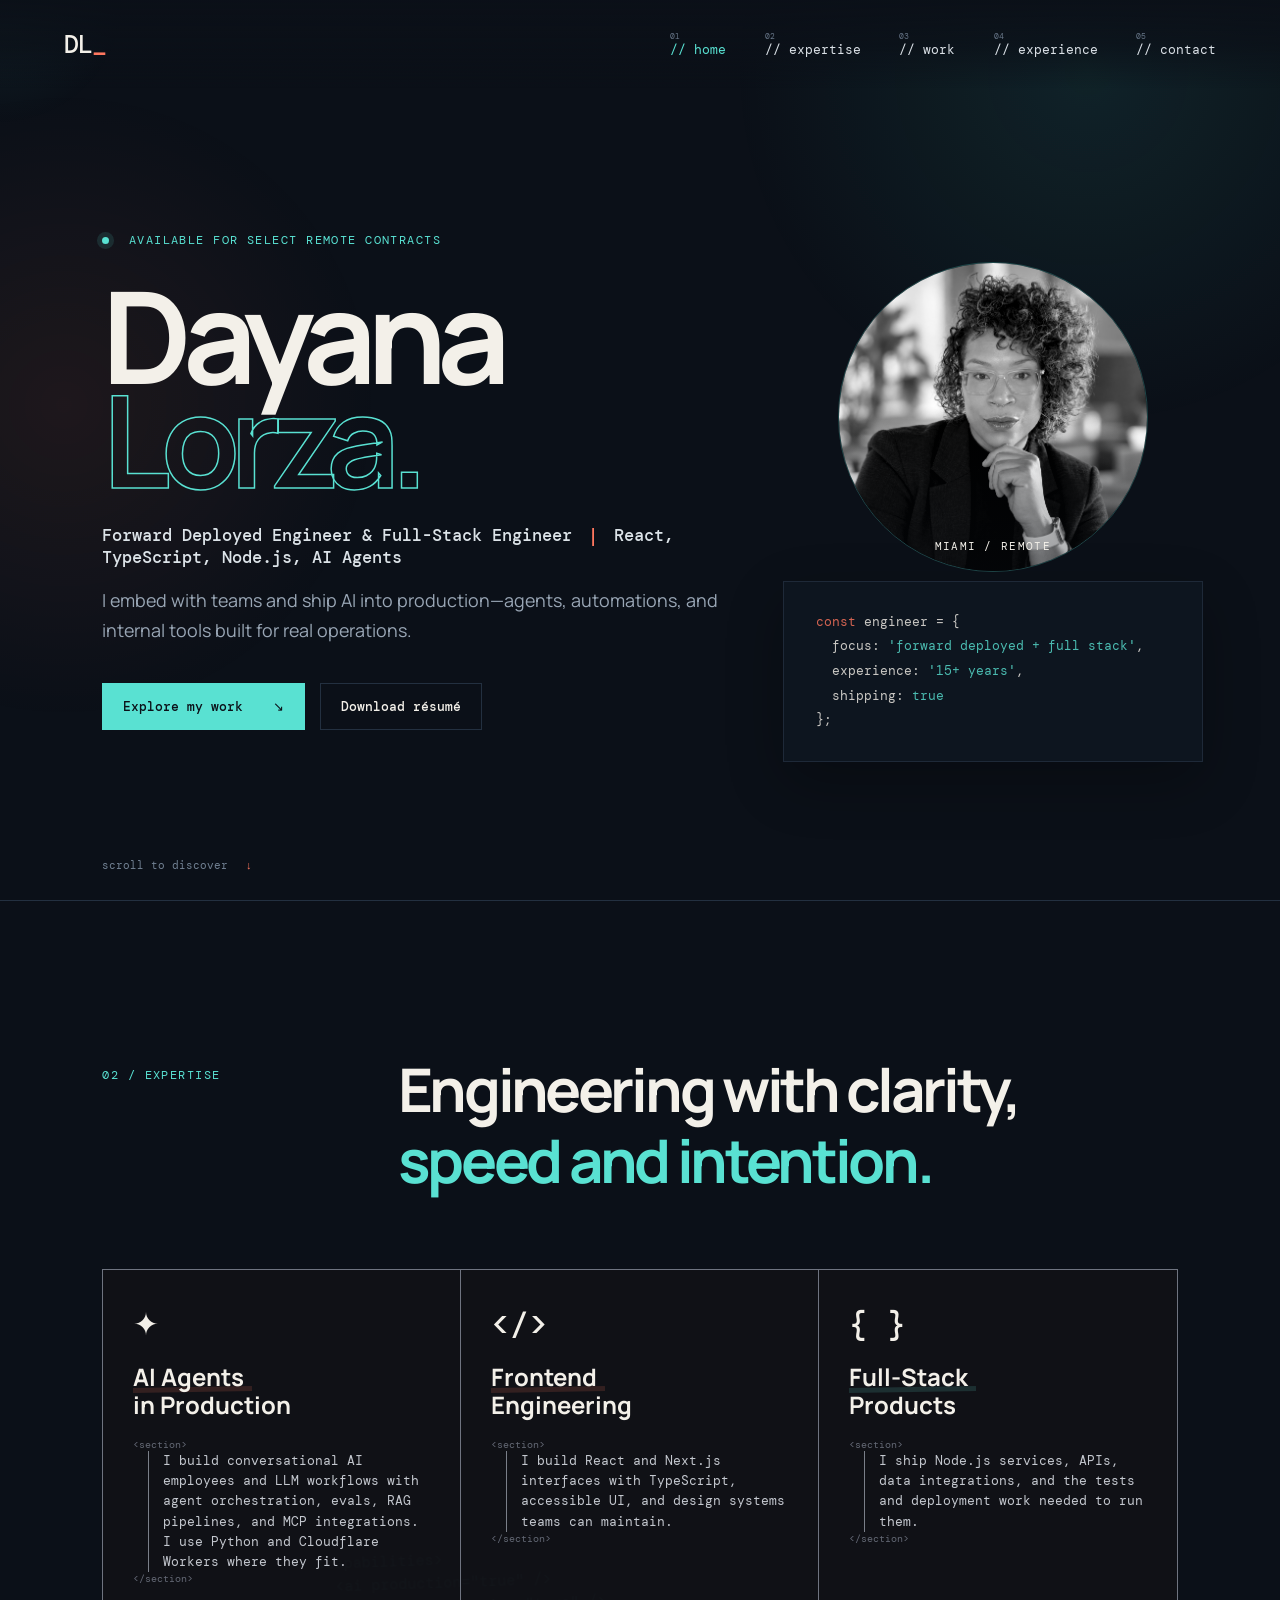
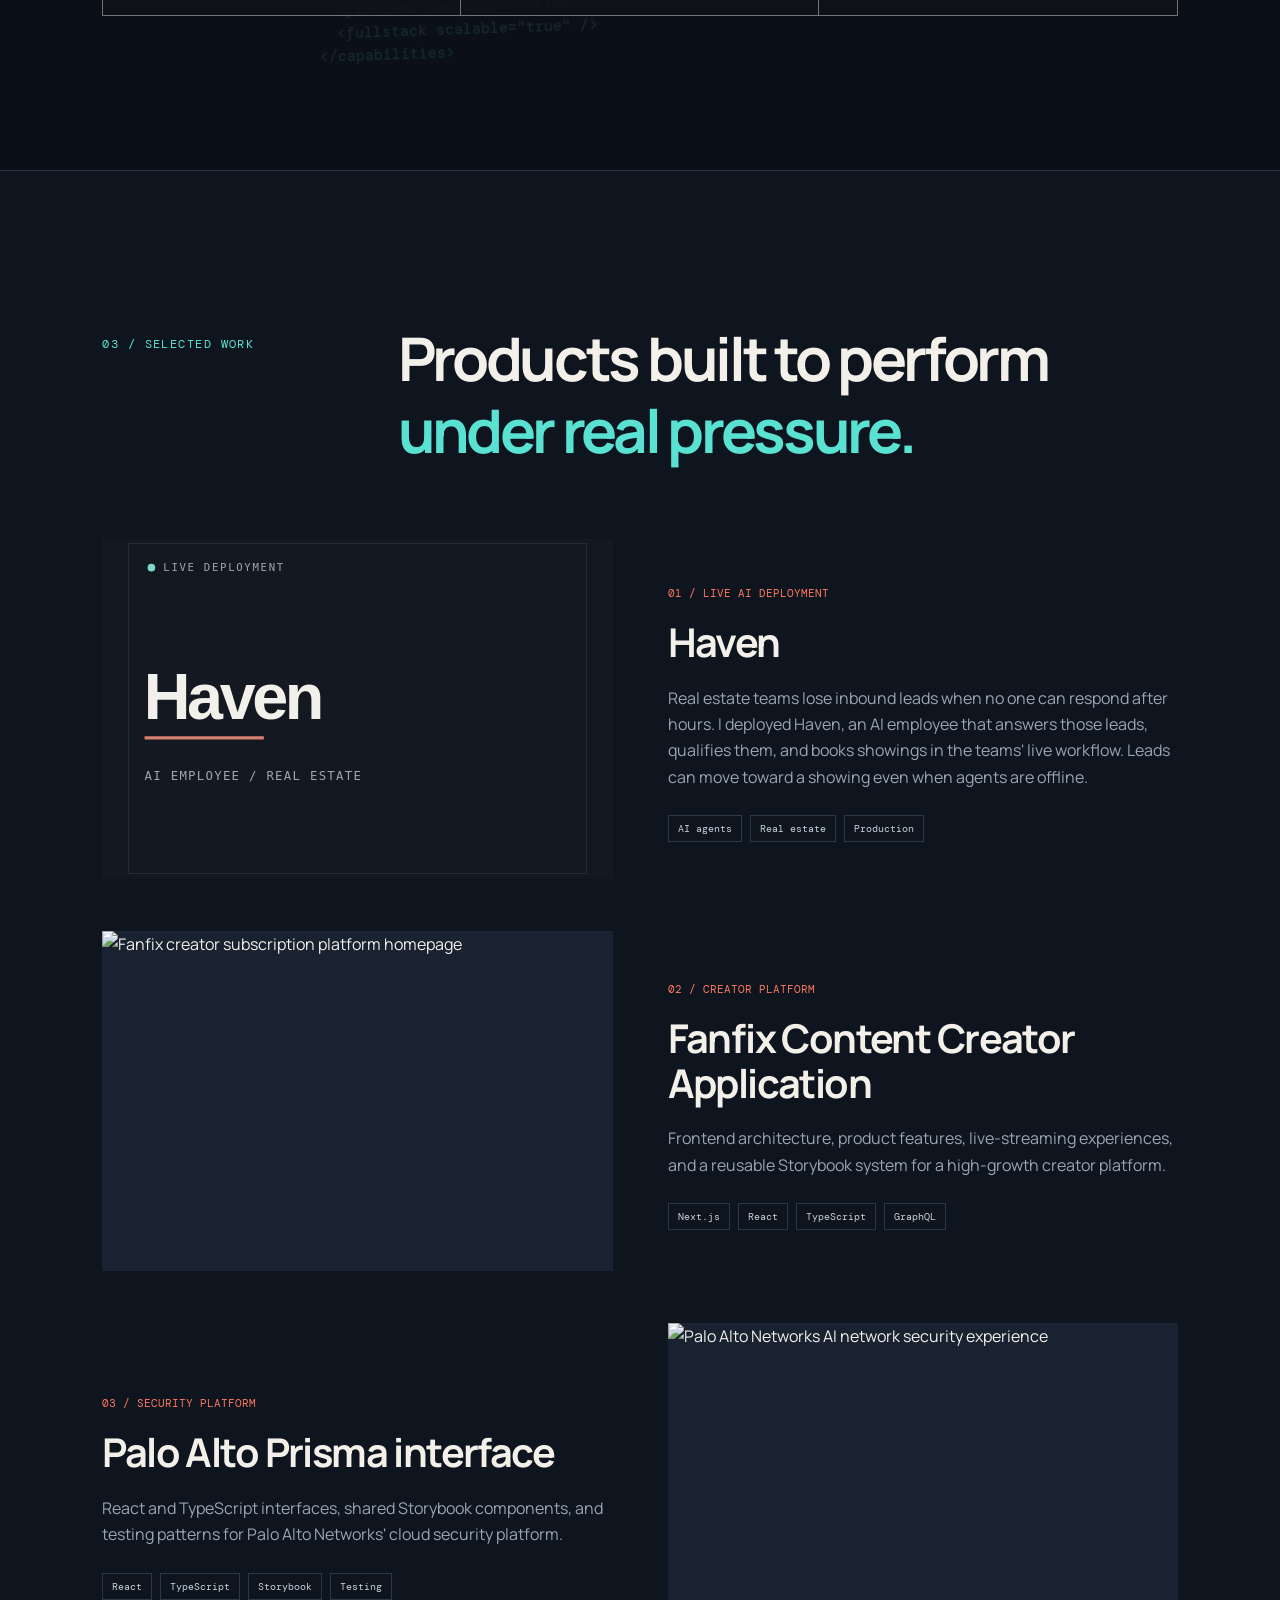
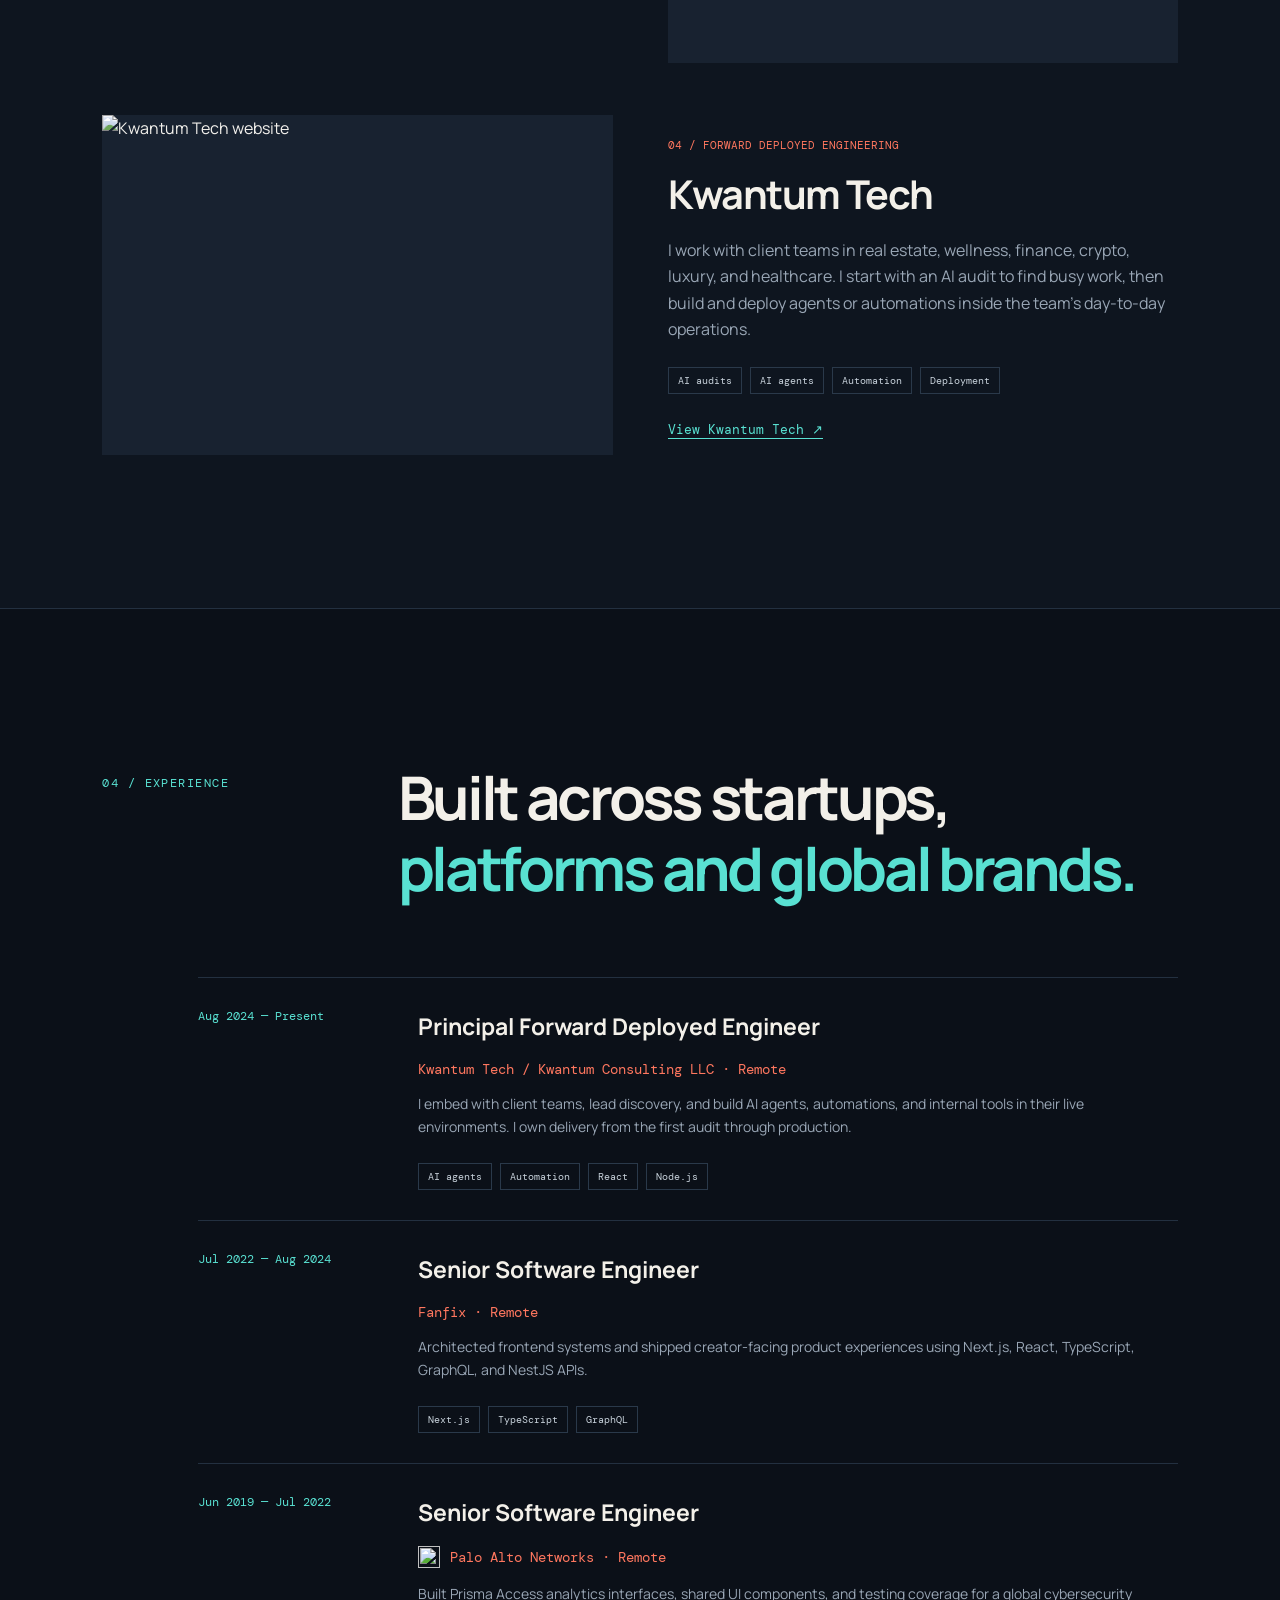
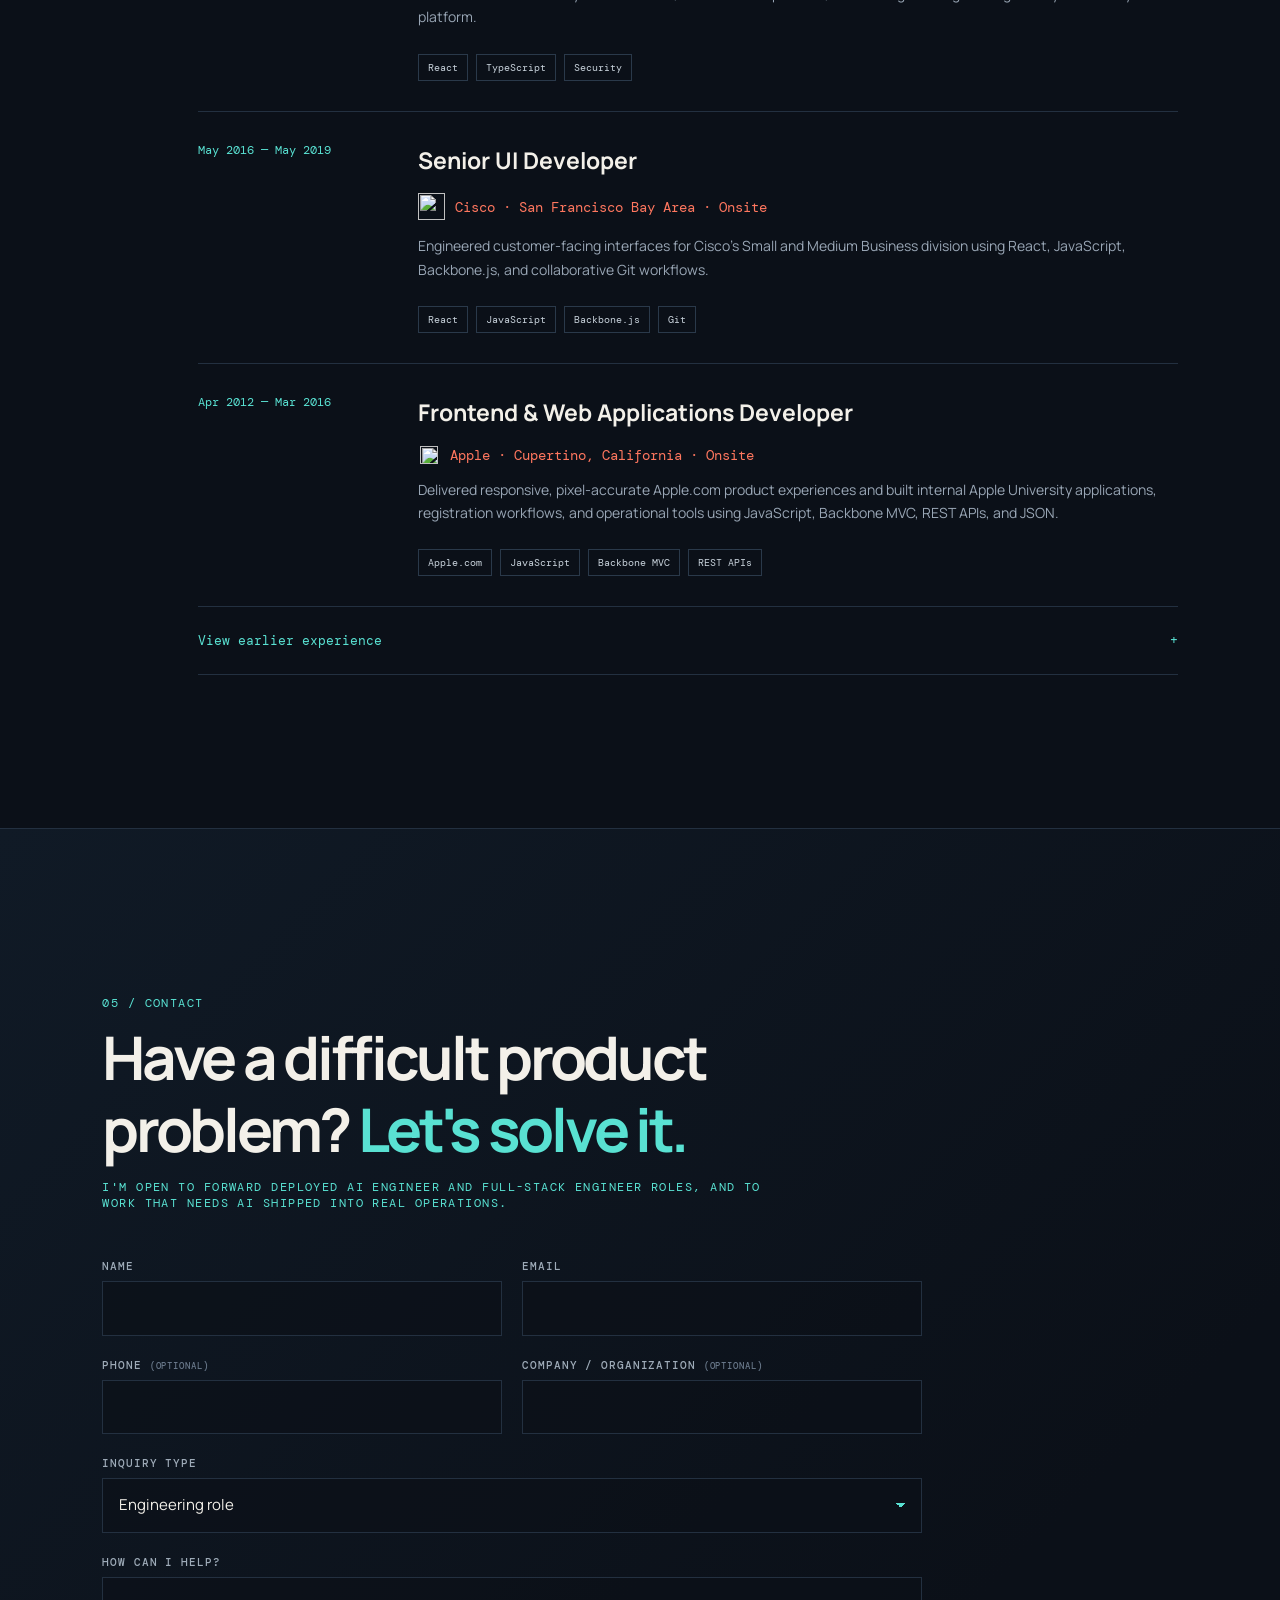
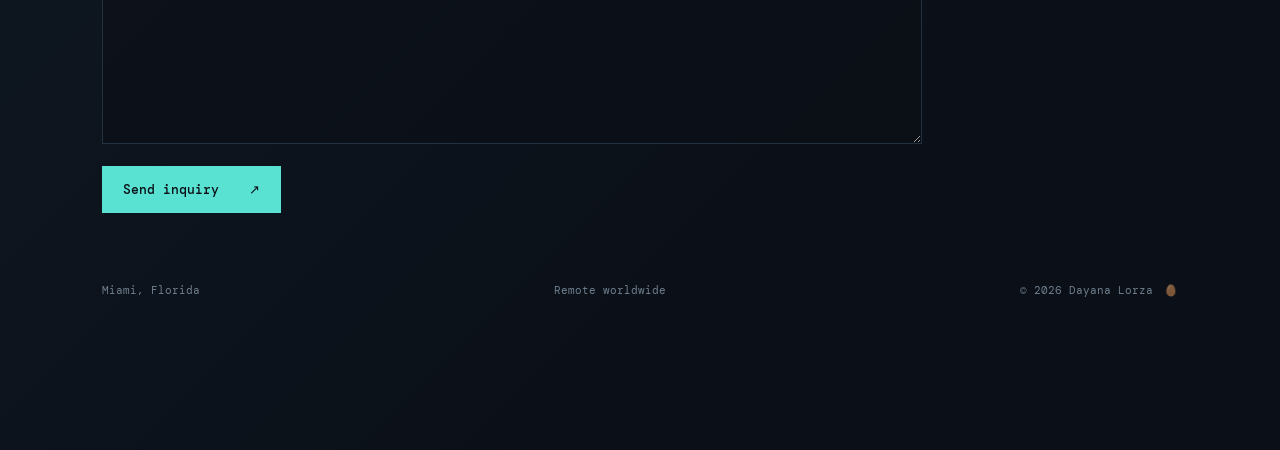
==== commit 037407e1: "Reposition portfolio for forward deployed engineering" ====
--- a/index.html
+++ b/index.html
@@ -3,8 +3,8 @@
 <head>
   <meta charset="utf-8">
   <meta name="viewport" content="width=device-width, initial-scale=1">
-  <title>Dayana Lorza | Senior Software Engineer</title>
-  <meta name="description" content="Senior frontend and full-stack engineer building high-performance web, mobile, AI, and Web3 products.">
+  <title>Dayana Lorza | Forward Deployed Engineer &amp; Full-Stack Engineer</title>
+  <meta name="description" content="I'm a Forward Deployed Engineer and Full-Stack Engineer. I ship AI agents and LLM tools with React, TypeScript, and Node.js as a Forward Deployed AI Engineer.">
   <link rel="icon" href="images/favicon.png">
   <link rel="preconnect" href="https://fonts.googleapis.com">
   <link rel="preconnect" href="https://fonts.gstatic.com" crossorigin>
@@ -33,8 +33,8 @@
         <div class="hero-copy reveal">
           <p class="eyebrow"><span class="status-dot"></span> Available for select remote contracts</p>
           <h1>Dayana<br><span>Lorza.</span></h1>
-          <p class="hero-role">Senior Frontend Engineer <span>/</span> Full-Stack Developer <span>/</span> AI &amp; Web3 Builder</p>
-          <p class="hero-intro">I turn ambitious product ideas into fast, secure, beautifully engineered digital experiences—from design systems and customer platforms to private AI tools and modern infrastructure.</p>
+          <p class="hero-role">Forward Deployed Engineer &amp; Full-Stack Engineer <span>|</span> React, TypeScript, Node.js, AI Agents</p>
+          <p class="hero-intro">I embed with teams and ship AI into production—agents, automations, and internal tools built for real operations.</p>
           <div class="hero-actions">
             <a class="button primary" href="#work">Explore my work <span>↘</span></a>
             <a class="button ghost" href="resume/Dayana-Lorza-Resume-2026.pdf" download>Download résumé</a>
@@ -47,7 +47,7 @@
           </div>
           <div class="code-card" aria-hidden="true">
             <span>const</span> engineer = {<br>
-            &nbsp;&nbsp;focus: <b>'frontend + full stack'</b>,<br>
+            &nbsp;&nbsp;focus: <b>'forward deployed + full stack'</b>,<br>
             &nbsp;&nbsp;experience: <b>'15+ years'</b>,<br>
             &nbsp;&nbsp;shipping: <b>true</b><br>
             };
@@ -63,26 +63,26 @@
         <h2>Engineering with clarity,<br><em>speed and intention.</em></h2>
       </div>
       <div class="expertise-console reveal">
-        <div class="console-code" aria-hidden="true">&lt;capabilities&gt;<br>&nbsp;&nbsp;&lt;frontend responsive="true" /&gt;<br>&nbsp;&nbsp;&lt;fullstack scalable="true" /&gt;<br>&nbsp;&nbsp;&lt;ai privacy="first" /&gt;<br>&lt;/capabilities&gt;</div>
+        <div class="console-code" aria-hidden="true">&lt;capabilities&gt;<br>&nbsp;&nbsp;&lt;ai production="true" /&gt;<br>&nbsp;&nbsp;&lt;frontend responsive="true" /&gt;<br>&nbsp;&nbsp;&lt;fullstack scalable="true" /&gt;<br>&lt;/capabilities&gt;</div>
+        <article class="capability">
+          <span class="capability-icon" aria-hidden="true">✦</span>
+          <h3><span>AI Agents</span><br>in Production</h3>
+          <p class="code-tag">&lt;section&gt;</p>
+          <p>I build conversational AI employees and LLM workflows with agent orchestration, evals, RAG pipelines, and MCP integrations. I use Python and Cloudflare Workers where they fit.</p>
+          <p class="code-tag">&lt;/section&gt;</p>
+        </article>
         <article class="capability">
           <span class="capability-icon" aria-hidden="true">&lt;/&gt;</span>
           <h3><span>Frontend</span><br>Engineering</h3>
           <p class="code-tag">&lt;section&gt;</p>
-          <p>React and Next.js applications, TypeScript architecture, responsive UI, accessibility, and product-grade design systems.</p>
+          <p>I build React and Next.js interfaces with TypeScript, accessible UI, and design systems teams can maintain.</p>
           <p class="code-tag">&lt;/section&gt;</p>
         </article>
         <article class="capability">
           <span class="capability-icon" aria-hidden="true">{ }</span>
           <h3><span>Full-Stack</span><br>Products</h3>
           <p class="code-tag">&lt;section&gt;</p>
-          <p>Node.js services, GraphQL and REST integrations, data systems, testing, deployment, and maintainable cloud delivery.</p>
-          <p class="code-tag">&lt;/section&gt;</p>
-        </article>
-        <article class="capability">
-          <span class="capability-icon" aria-hidden="true">✦</span>
-          <h3><span>AI &amp; Private</span><br>Tools</h3>
-          <p class="code-tag">&lt;section&gt;</p>
-          <p>Tailored agents, workflow automation, secure internal tools, infrastructure modernization, and performance engineering.</p>
+          <p>I ship Node.js services, APIs, data integrations, and the tests and deployment work needed to run them.</p>
           <p class="code-tag">&lt;/section&gt;</p>
         </article>
       </div>
@@ -95,9 +95,18 @@
       </div>
       <div class="work-list">
         <article class="work-card reveal">
+          <div class="work-image"><img src="images/haven.svg" alt="Haven, an AI employee deployed for real estate teams"></div>
+          <div class="work-copy">
+            <p class="work-index">01 / LIVE AI DEPLOYMENT</p>
+            <h3>Haven</h3>
+            <p>Real estate teams lose inbound leads when no one can respond after hours. I deployed Haven, an AI employee that answers those leads, qualifies them, and books showings in the teams' live workflow. Leads can move toward a showing even when agents are offline.</p>
+            <ul class="tags"><li>AI agents</li><li>Real estate</li><li>Production</li></ul>
+          </div>
+        </article>
+        <article class="work-card reveal">
           <div class="work-image"><img src="images/fanfixx.png" alt="Fanfix creator subscription platform homepage"></div>
           <div class="work-copy">
-            <p class="work-index">01 / CREATOR PLATFORM</p>
+            <p class="work-index">02 / CREATOR PLATFORM</p>
             <h3>Fanfix Content Creator Application</h3>
             <p>Frontend architecture, product features, live-streaming experiences, and a reusable Storybook system for a high-growth creator platform.</p>
             <ul class="tags"><li>Next.js</li><li>React</li><li>TypeScript</li><li>GraphQL</li></ul>
@@ -106,20 +115,20 @@
         <article class="work-card reverse reveal">
           <div class="work-image"><img src="images/palo_alto.png" alt="Palo Alto Networks AI network security experience"></div>
           <div class="work-copy">
-            <p class="work-index">02 / SECURITY PLATFORM</p>
+            <p class="work-index">03 / SECURITY PLATFORM</p>
             <h3>Palo Alto Prisma interface</h3>
             <p>React and TypeScript interfaces, shared Storybook components, and testing patterns for Palo Alto Networks' cloud security platform.</p>
             <ul class="tags"><li>React</li><li>TypeScript</li><li>Storybook</li><li>Testing</li></ul>
           </div>
         </article>
         <article class="work-card reveal">
-          <div class="work-image"><img src="images/kwantum_tech.png" alt="Kwantum Tech premium software engineering homepage"></div>
-          <div class="work-copy">
-            <p class="work-index">03 / CONSULTING</p>
+          <div class="work-image"><img src="images/kwantum_tech.png" alt="Kwantum Tech website"></div>
+          <div class="work-copy">
+            <p class="work-index">04 / FORWARD DEPLOYED ENGINEERING</p>
             <h3>Kwantum Tech</h3>
-            <p>Premium web and mobile applications, private AI tools, infrastructure modernization, and performance engineering for ambitious organizations.</p>
-            <ul class="tags"><li>Product engineering</li><li>AI</li><li>Privacy</li><li>Performance</li></ul>
-            <a class="text-link" href="https://kwantumtech.com/" target="_blank" rel="noreferrer">Visit agency ↗</a>
+            <p>I work with client teams in real estate, wellness, finance, crypto, luxury, and healthcare. I start with an AI audit to find busy work, then build and deploy agents or automations inside the team's day-to-day operations.</p>
+            <ul class="tags"><li>AI audits</li><li>AI agents</li><li>Automation</li><li>Deployment</li></ul>
+            <a class="text-link" href="https://kwantumtech.com/" target="_blank" rel="noreferrer">View Kwantum Tech ↗</a>
           </div>
         </article>
       </div>
@@ -133,7 +142,7 @@
       <div class="timeline">
         <article class="job reveal">
           <div class="job-date">Aug 2024 — Present</div>
-          <div><h3>Owner &amp; Senior Software Consultant</h3><p class="company">Kwantum Tech / Kwantum Consulting LLC · Remote</p><p>Lead discovery, architecture, hands-on implementation, and delivery of custom applications, AI agents, private tools, and modern infrastructure.</p><ul class="tags"><li>Consulting</li><li>React</li><li>Node.js</li><li>AI</li></ul></div>
+          <div><h3>Principal Forward Deployed Engineer</h3><p class="company">Kwantum Tech / Kwantum Consulting LLC · Remote</p><p>I embed with client teams, lead discovery, and build AI agents, automations, and internal tools in their live environments. I own delivery from the first audit through production.</p><ul class="tags"><li>AI agents</li><li>Automation</li><li>React</li><li>Node.js</li></ul></div>
         </article>
         <article class="job reveal">
           <div class="job-date">Jul 2022 — Aug 2024</div>
@@ -164,7 +173,7 @@
       <div class="contact-inner reveal">
         <p>05 / CONTACT</p>
         <h2>Have a difficult product<br>problem? <em>Let's solve it.</em></h2>
-        <p class="contact-copy">Available for senior frontend and full-stack contracts, product engineering engagements, and select AI or Web3 builds.</p>
+        <p class="contact-copy">I'm open to Forward Deployed AI Engineer and Full-Stack Engineer roles, and to work that needs AI shipped into real operations.</p>
         <form class="contact-form" id="contact-form" name="contact" action="/" method="post" data-netlify="true" netlify-honeypot="website">
           <div class="form-grid">
             <label><span>Name</span><input type="text" name="name" autocomplete="name" maxlength="100" required></label>
@@ -174,7 +183,7 @@
             <label><span>Phone <small>(optional)</small></span><input type="tel" name="phone" autocomplete="tel" maxlength="40"></label>
             <label><span>Company / organization <small>(optional)</small></span><input type="text" name="company" autocomplete="organization" maxlength="120"></label>
           </div>
-          <label><span>Inquiry type</span><select name="subject"><option value="Contract opportunity">Contract opportunity</option><option value="Project review">Project review</option><option value="Consulting inquiry">Consulting inquiry</option><option value="General inquiry">General inquiry</option></select></label>
+          <label><span>Inquiry type</span><select name="subject"><option value="Engineering role">Engineering role</option><option value="Project review">Project review</option><option value="Consulting inquiry">Consulting inquiry</option><option value="General inquiry">General inquiry</option></select></label>
           <label><span>How can I help?</span><textarea name="message" rows="6" minlength="20" maxlength="4000" required></textarea></label>
           <label class="form-trap" aria-hidden="true">Website<input type="text" name="website" tabindex="-1" autocomplete="off"></label>
           <div class="form-footer">
--- a/css/styles.css
+++ b/css/styles.css
@@ -1,7 +1,7 @@
 :root{--bg:#0b1018;--panel:#111925;--ink:#f3f0e9;--muted:#99a6b5;--line:#233040;--teal:#59e1d2;--coral:#ff775f;--mono:"DM Mono",monospace;--sans:"Manrope",sans-serif}*{box-sizing:border-box}html{scroll-behavior:smooth}body{margin:0;background:var(--bg);color:var(--ink);font-family:var(--sans);font-size:16px;line-height:1.65;overflow-x:hidden}body:before{content:"";position:fixed;inset:0;pointer-events:none;z-index:-1;background:radial-gradient(circle at 85% 8%,rgba(89,225,210,.09),transparent 26%),radial-gradient(circle at 5% 45%,rgba(255,119,95,.08),transparent 24%);filter:saturate(120%)}::selection{background:var(--teal);color:var(--bg)}a{color:inherit;text-decoration:none}img{display:block;max-width:100%}.skip-link{position:fixed;top:-60px;left:20px;background:var(--teal);color:var(--bg);padding:12px 18px;z-index:100}.skip-link:focus{top:20px}.cursor-glow{position:fixed;width:260px;height:260px;border-radius:50%;background:radial-gradient(circle,rgba(89,225,210,.08),transparent 68%);transform:translate(-50%,-50%);pointer-events:none;z-index:-1}.site-header{position:fixed;top:0;left:0;right:0;height:88px;padding:0 clamp(24px,5vw,80px);display:flex;align-items:center;justify-content:space-between;background:linear-gradient(to bottom,rgba(11,16,24,.96),rgba(11,16,24,.72),transparent);z-index:50}.brand{font:500 25px var(--mono);letter-spacing:-1px}.brand span{color:var(--coral)}nav{display:flex;gap:clamp(18px,3vw,46px)}nav a{display:grid;font:400 13px var(--mono);color:#dbe1e7;transition:.25s}nav small{font-size:8px;color:#687789}nav a:hover,nav a.active{color:var(--teal)}.menu-toggle{display:none;border:0;background:none;color:var(--ink);font:14px var(--mono)}.hero{min-height:100vh;display:grid;align-items:center;padding:130px clamp(24px,8vw,130px) 80px;position:relative}.hero-grid{width:min(1380px,100%);margin:auto;display:grid;grid-template-columns:1.15fr .85fr;gap:clamp(40px,7vw,110px);align-items:center}.eyebrow,.section-heading>p,.contact-inner>p{font:400 12px var(--mono);letter-spacing:.12em;color:var(--teal);text-transform:uppercase}.status-dot{display:inline-block;width:7px;height:7px;border-radius:50%;background:var(--teal);box-shadow:0 0 0 5px rgba(89,225,210,.12);margin-right:11px}.hero h1{font-size:clamp(72px,10vw,158px);line-height:.82;letter-spacing:-.075em;margin:35px 0 32px}.hero h1 span{color:transparent;-webkit-text-stroke:1.5px var(--teal)}.hero-role{font:500 clamp(14px,1.35vw,20px) var(--mono);color:#dce3e8}.hero-role span{color:var(--coral);margin:0 6px}.hero-intro{max-width:710px;color:var(--muted);font-size:clamp(17px,1.4vw,21px)}.hero-actions{display:flex;gap:15px;flex-wrap:wrap;margin-top:38px}.button{display:inline-flex;align-items:center;gap:30px;padding:14px 20px;border:1px solid var(--line);font:500 13px var(--mono);transition:.25s}.button.primary{background:var(--teal);border-color:var(--teal);color:var(--bg)}.button:hover{transform:translateY(-3px);border-color:var(--coral)}.button.primary:hover{background:var(--coral)}.hero-visual{position:relative}.portrait-frame{position:relative;width:min(430px,90%);margin:auto;overflow:hidden;border-radius:48% 48% 8px 8px;border:1px solid rgba(89,225,210,.25)}.portrait-frame:after{content:"";position:absolute;inset:0;background:linear-gradient(to top,rgba(11,16,24,.8),transparent 45%)}.portrait-frame img{width:100%;height:580px;object-fit:cover;filter:saturate(.7) contrast(1.04)}.portrait-label{position:absolute;bottom:22px;left:25px;z-index:2;font:11px var(--mono);letter-spacing:.12em}.code-card{position:absolute;right:-10px;bottom:52px;background:rgba(17,25,37,.94);border:1px solid var(--line);padding:22px 26px;font:12px/1.9 var(--mono);box-shadow:0 20px 60px rgba(0,0,0,.35)}.code-card span{color:var(--coral)}.code-card b{color:var(--teal);font-weight:400}.scroll-cue{position:absolute;bottom:28px;left:clamp(24px,8vw,130px);font:11px var(--mono);color:#718092}.scroll-cue span{color:var(--coral);margin-left:10px}.section{padding:clamp(100px,12vw,180px) clamp(24px,8vw,130px);border-top:1px solid var(--line)}.section-heading{display:grid;grid-template-columns:.34fr 1fr;gap:30px;align-items:start;margin-bottom:70px}.section-heading h2,.contact h2{font-size:clamp(42px,5.5vw,82px);line-height:1.05;letter-spacing:-.055em;margin:0}.section-heading em,.contact em{font-style:normal;color:var(--teal)}.expertise-grid{display:grid;grid-template-columns:repeat(3,1fr);gap:18px}.expertise-card{position:relative;min-height:390px;background:var(--panel);border:1px solid var(--line);padding:36px;transition:.3s}.expertise-card:hover{transform:translateY(-8px);border-color:rgba(89,225,210,.55)}.card-number{font:11px var(--mono);color:var(--coral)}.expertise-card h3{font-size:28px;margin:80px 0 15px}.expertise-card p,.work-copy>p,.job>div>p{color:var(--muted)}.tags{list-style:none;padding:0;margin:25px 0 0;display:flex;flex-wrap:wrap;gap:8px}.tags li{border:1px solid #2a394a;padding:6px 9px;font:10px var(--mono);color:#c9d3dc}.work-section{background:#0e151f}.work-list{display:grid;gap:75px}.work-card{display:grid;grid-template-columns:1.1fr .9fr;align-items:center;gap:clamp(35px,7vw,110px)}.work-card.reverse .work-image{order:2}.work-image{height:480px;overflow:hidden;background:#182230}.work-image img{width:100%;height:100%;object-fit:cover;filter:saturate(.65);transition:.6s}.work-card:hover img{transform:scale(1.035);filter:saturate(1)}.work-index{font:11px var(--mono)!important;color:var(--coral)!important}.work-copy h3{font-size:clamp(34px,4vw,58px);line-height:1.05;letter-spacing:-.04em;margin:20px 0}.text-link{display:inline-block;margin-top:27px;color:var(--teal);font:13px var(--mono);border-bottom:1px solid var(--teal)}.timeline{max-width:1100px;margin-left:auto}.job{display:grid;grid-template-columns:230px 1fr;gap:40px;border-top:1px solid var(--line);padding:42px 0}.job-date{font:12px var(--mono);color:var(--teal)}.job h3{font-size:28px;margin:0 0 4px}.company{font:12px var(--mono);color:var(--coral)!important}.earlier-jobs{border-top:1px solid var(--line);border-bottom:1px solid var(--line);padding:25px 0}.earlier-jobs summary{cursor:pointer;display:flex;justify-content:space-between;font:13px var(--mono);color:var(--teal);list-style:none}.earlier-grid{display:grid;grid-template-columns:1fr 1fr;gap:16px 45px;padding-top:25px}.earlier-grid p{display:grid;border-top:1px solid #1d2936;padding-top:14px}.earlier-grid span{color:var(--muted);font-size:13px}.contact{min-height:80vh;display:grid;align-items:center;background:linear-gradient(135deg,#101a26,#0b1018 70%)}.contact-inner{max-width:1150px}.contact-copy{max-width:700px;color:var(--muted);font-size:18px}.contact-email span{color:var(--coral)}.contact-meta{display:flex;justify-content:space-between;gap:20px;margin-top:70px;color:#6f7e8d;font:11px var(--mono)}.reveal{opacity:0;transform:translateY(28px);transition:opacity .75s ease,transform .75s ease}.reveal.visible{opacity:1;transform:none}@media(max-width:900px){.site-header{height:72px}.menu-toggle{display:block}nav{position:absolute;top:72px;left:0;right:0;padding:24px;background:#0b1018;border-bottom:1px solid var(--line);display:none;grid-template-columns:1fr 1fr}nav.open{display:grid}.hero-grid,.section-heading,.work-card,.job{grid-template-columns:1fr}.hero{padding-top:120px}.hero h1{font-size:clamp(68px,21vw,120px)}.hero-visual{margin-top:20px}.portrait-frame img{height:470px}.code-card{right:0}.expertise-grid{grid-template-columns:1fr}.expertise-card{min-height:auto}.expertise-card h3{margin-top:50px}.work-card.reverse .work-image{order:0}.work-image{height:360px}.job{gap:10px}.earlier-grid{grid-template-columns:1fr}}@media(max-width:560px){.site-header{padding:0 20px}.hero,.section{padding-left:20px;padding-right:20px}.hero-role span{display:none}.portrait-frame{width:100%}.code-card{position:relative;bottom:auto;right:auto;margin:-25px 15px 0}.hero-actions{display:grid}.button{justify-content:space-between}.section-heading{margin-bottom:45px}.work-image{height:270px}.contact-meta{display:grid}.cursor-glow{display:none}}
 
 /* V2 refinement: tighter, reference-led composition */
-.hero-grid{grid-template-columns:1.25fr .75fr}.hero-visual{min-height:520px;display:grid;place-items:center}.portrait-frame{z-index:2;width:310px;height:310px;border-radius:50%;margin:auto}.portrait-frame:after{background:linear-gradient(to top,rgba(11,16,24,.3),transparent 50%)}.portrait-frame img{height:100%;object-fit:cover;filter:grayscale(1) contrast(1.08)}.portrait-label{bottom:18px;left:50%;transform:translateX(-50%);white-space:nowrap}.code-card{z-index:1;right:auto;left:50%;bottom:-85px;width:420px;transform:translateX(-50%);opacity:.82;background:rgba(17,25,37,.76);padding:28px 32px;font-size:13px}.section-heading h2,.contact h2{font-size:clamp(38px,4.7vw,68px);line-height:1.14}.section-heading em,.contact em{line-height:1.26}.expertise-console{position:relative;display:grid;grid-template-columns:repeat(3,1fr);border:1px solid #6f7480;background:rgba(18,18,23,.86);overflow:visible}.console-code{position:absolute;z-index:-1;left:20%;right:5%;top:78%;font:15px/1.55 var(--mono);color:rgba(89,225,210,.13);transform:rotate(-2deg)}.capability{padding:34px 30px 30px;min-height:330px;border-right:1px solid #6f7480}.capability:last-child{border-right:0}.capability-icon{display:block;font:500 31px var(--mono);margin-bottom:18px}.capability h3{font-size:24px;line-height:1.15;margin:0 0 20px}.capability h3 span{position:relative}.capability h3 span:after{content:"";position:absolute;left:0;right:-8px;bottom:1px;height:5px;background:var(--coral);z-index:-1;transform:rotate(-1deg)}.capability:nth-of-type(3) h3 span:after{background:var(--teal)}.capability p:not(.code-tag){border-left:1px solid #7a7f89;margin:0 0 0 15px;padding-left:14px;color:#c4c8cf;font:13px/1.55 var(--mono)}.code-tag{margin:0;color:#646975;font:10px var(--mono)}.work-list{gap:52px;max-width:1120px;margin:auto}.work-card{grid-template-columns:1fr 1fr;gap:55px}.work-image{height:340px}.work-copy h3{font-size:clamp(30px,3.1vw,46px);line-height:1.12}.timeline{max-width:980px}.job{grid-template-columns:190px 1fr;gap:30px;padding:30px 0}.job h3{font-size:23px}.job>div>p{font-size:14px}.contact{min-height:65vh}.contact-email i{font-style:normal;color:var(--teal)}.work-card:nth-child(1) .work-image img{object-position:center 24%}.work-card:nth-child(2) .work-image img{object-position:center center}.work-card:nth-child(3) .work-image img{object-position:center top}
+.hero-grid{grid-template-columns:1.25fr .75fr}.hero-visual{min-height:520px;display:grid;place-items:center}.portrait-frame{z-index:2;width:310px;height:310px;border-radius:50%;margin:auto}.portrait-frame:after{background:linear-gradient(to top,rgba(11,16,24,.3),transparent 50%)}.portrait-frame img{height:100%;object-fit:cover;filter:grayscale(1) contrast(1.08)}.portrait-label{bottom:18px;left:50%;transform:translateX(-50%);white-space:nowrap}.code-card{z-index:1;right:auto;left:50%;bottom:-85px;width:420px;transform:translateX(-50%);opacity:.82;background:rgba(17,25,37,.76);padding:28px 32px;font-size:13px}.section-heading h2,.contact h2{font-size:clamp(38px,4.7vw,68px);line-height:1.14}.section-heading em,.contact em{line-height:1.26}.expertise-console{position:relative;display:grid;grid-template-columns:repeat(3,1fr);border:1px solid #6f7480;background:rgba(18,18,23,.86);overflow:visible}.console-code{position:absolute;z-index:-1;left:20%;right:5%;top:78%;font:15px/1.55 var(--mono);color:rgba(89,225,210,.13);transform:rotate(-2deg)}.capability{padding:34px 30px 30px;min-height:330px;border-right:1px solid #6f7480}.capability:last-child{border-right:0}.capability-icon{display:block;font:500 31px var(--mono);margin-bottom:18px}.capability h3{font-size:24px;line-height:1.15;margin:0 0 20px}.capability h3 span{position:relative}.capability h3 span:after{content:"";position:absolute;left:0;right:-8px;bottom:1px;height:5px;background:var(--coral);z-index:-1;transform:rotate(-1deg)}.capability:nth-of-type(3) h3 span:after{background:var(--teal)}.capability p:not(.code-tag){border-left:1px solid #7a7f89;margin:0 0 0 15px;padding-left:14px;color:#c4c8cf;font:13px/1.55 var(--mono)}.code-tag{margin:0;color:#646975;font:10px var(--mono)}.work-list{gap:52px;max-width:1120px;margin:auto}.work-card{grid-template-columns:1fr 1fr;gap:55px}.work-image{height:340px}.work-copy h3{font-size:clamp(30px,3.1vw,46px);line-height:1.12}.timeline{max-width:980px}.job{grid-template-columns:190px 1fr;gap:30px;padding:30px 0}.job h3{font-size:23px}.job>div>p{font-size:14px}.contact{min-height:65vh}.contact-email i{font-style:normal;color:var(--teal)}.work-card:nth-child(2) .work-image img{object-position:center 24%}.work-card:nth-child(3) .work-image img{object-position:center center}.work-card:nth-child(4) .work-image img{object-position:center top}
 @media(max-width:900px){.hero-grid{grid-template-columns:1fr}.hero-visual{min-height:390px}.expertise-console{grid-template-columns:1fr}.capability{min-height:auto;border-right:0;border-bottom:1px solid #6f7480}.capability:last-child{border-bottom:0}.console-code{display:none}.work-card{grid-template-columns:1fr}.portrait-frame img{height:100%}.code-card{right:auto}}
 @media(max-width:560px){.hero-visual{min-height:360px}.portrait-frame{width:235px;height:235px}.code-card{position:absolute;width:310px;left:50%;bottom:8px;margin:0;padding:20px;font-size:10px}.work-image{height:230px}.job{padding:24px 0}.section-heading h2,.contact h2{line-height:1.2}}
 .hero-visual.reveal.visible{transform:translateY(-58px)}
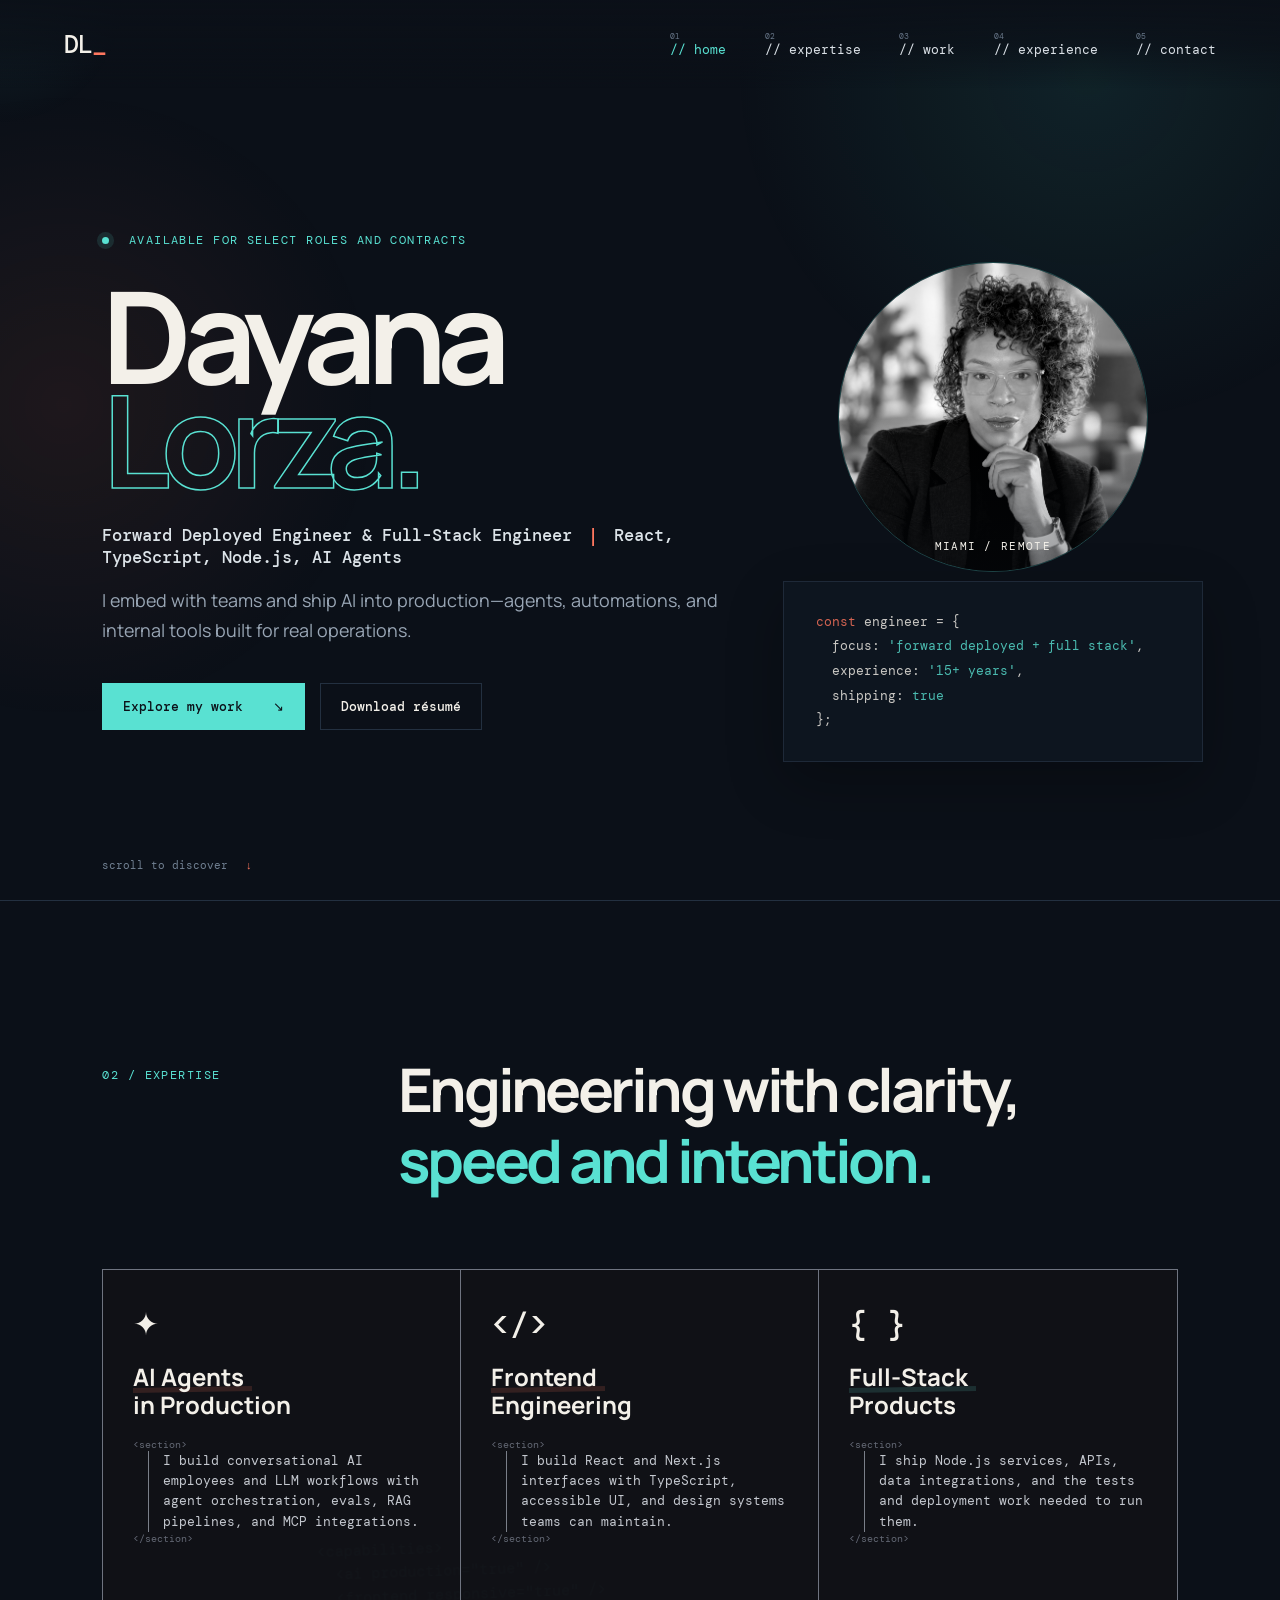
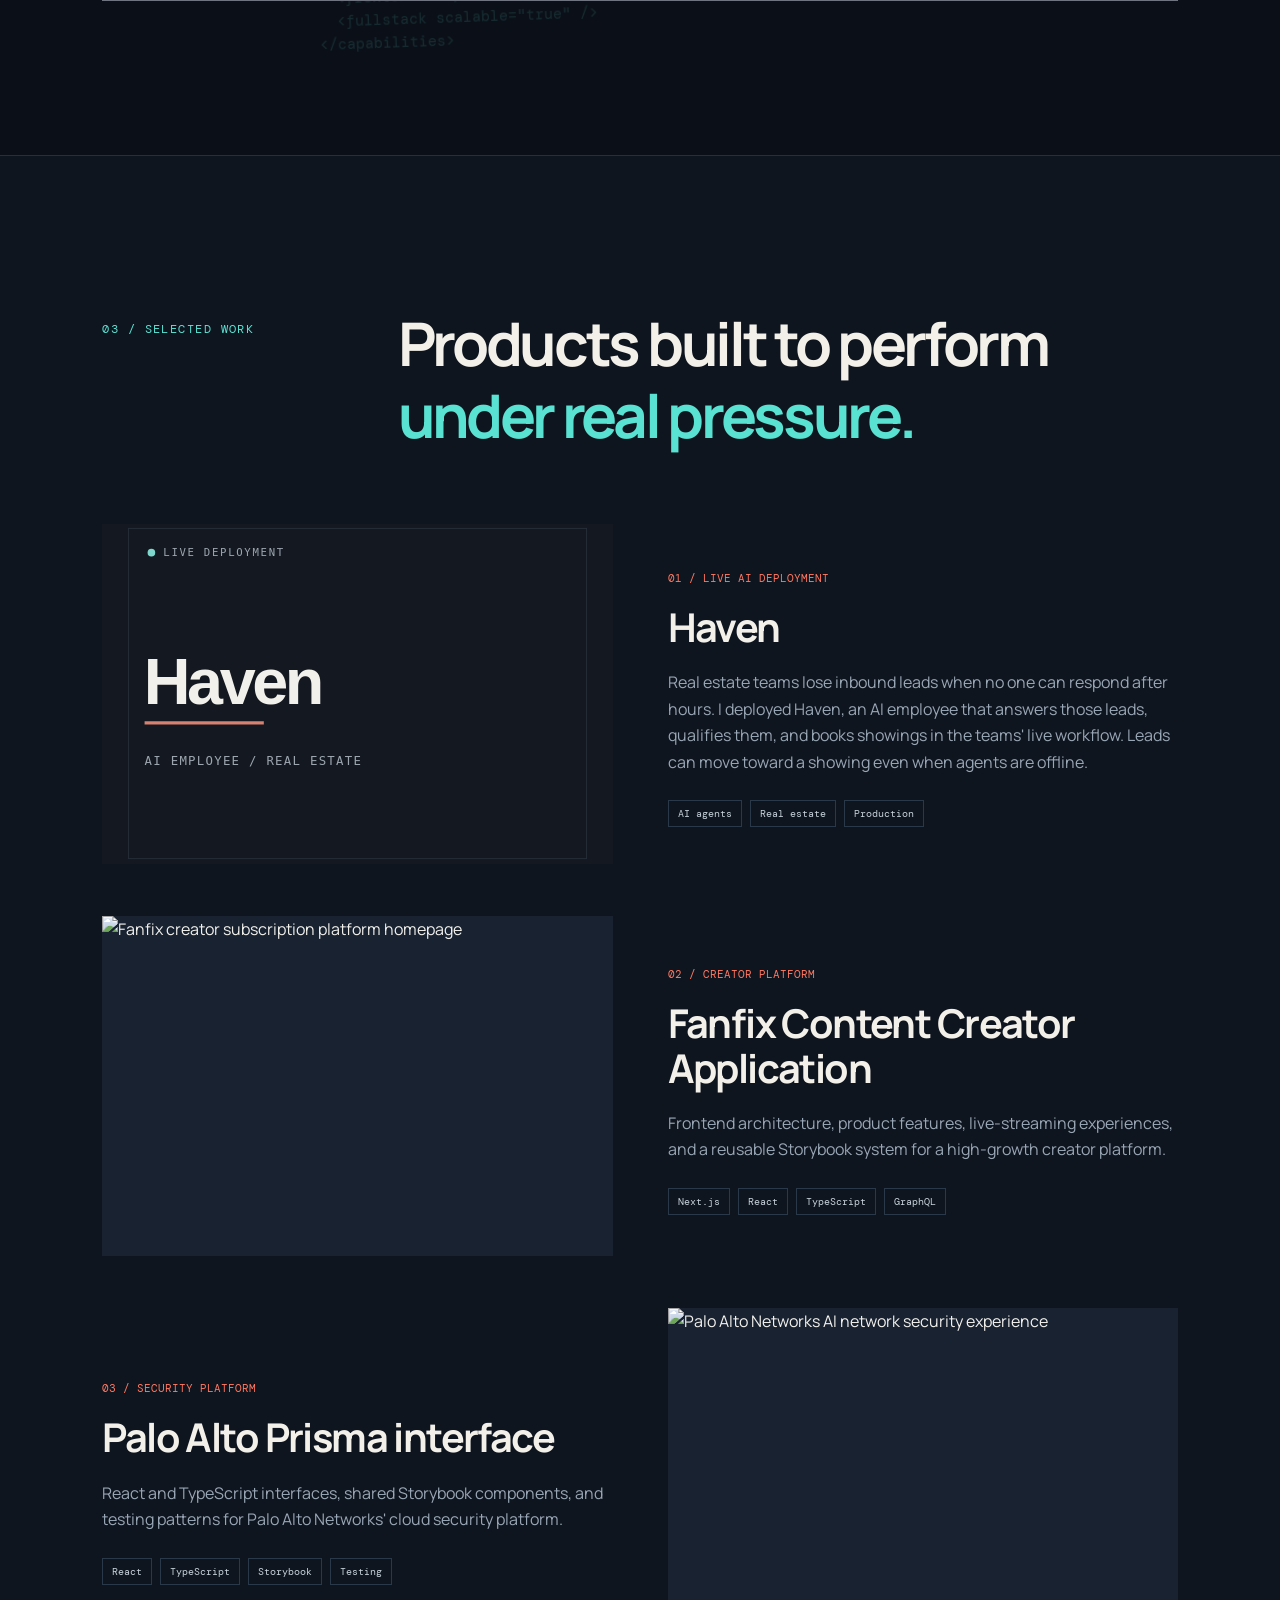
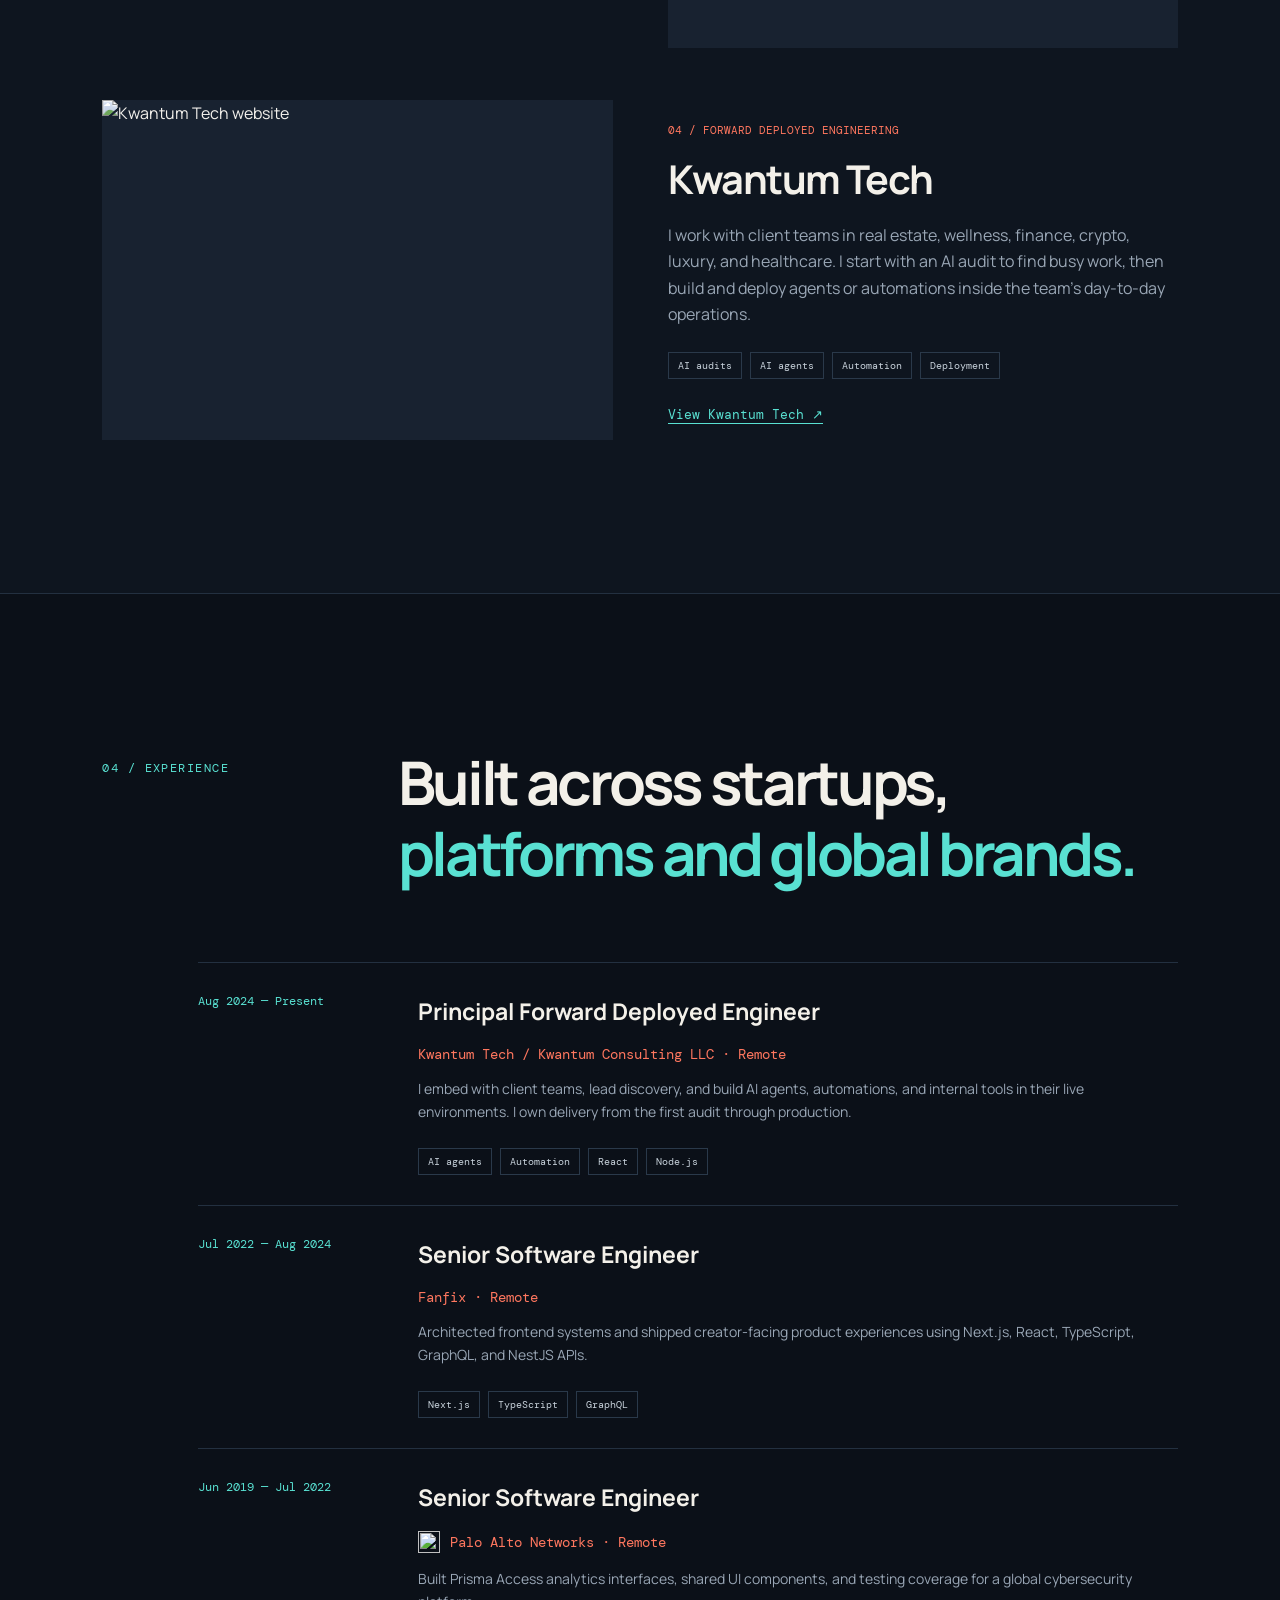
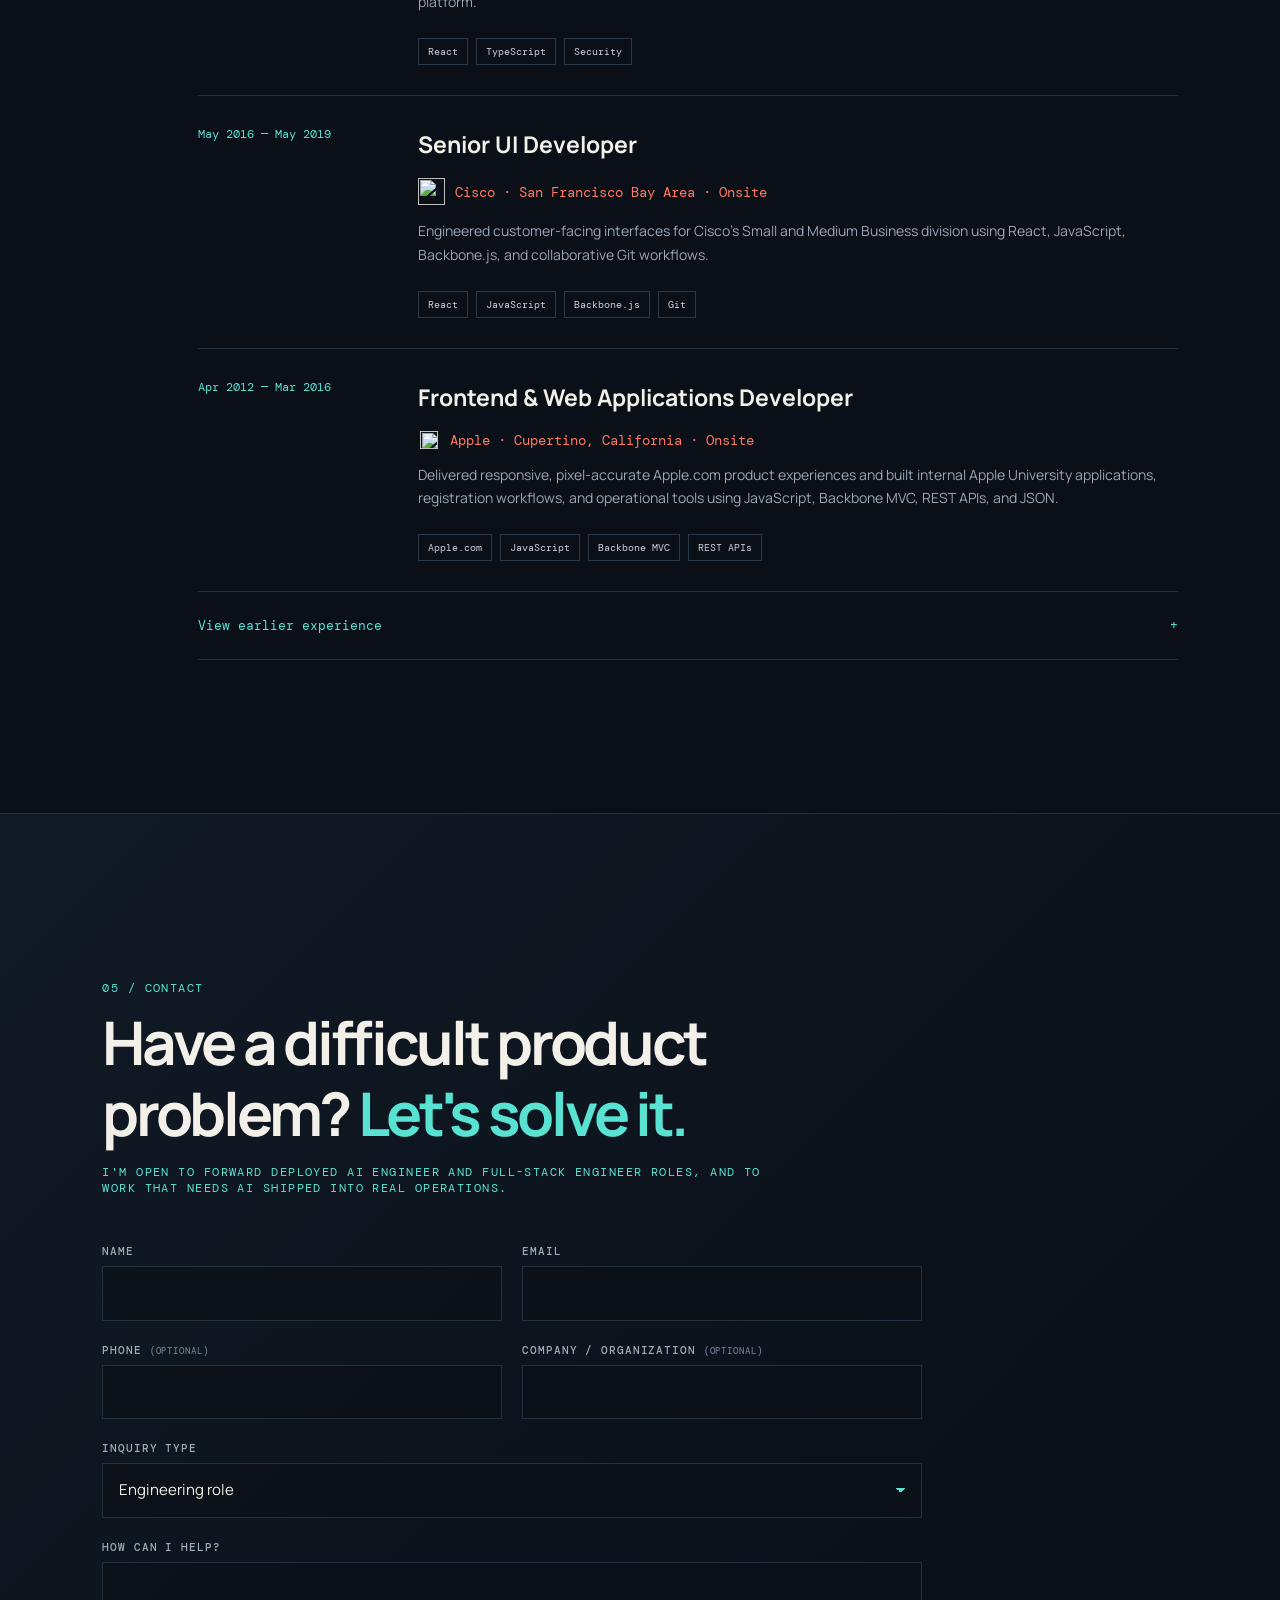
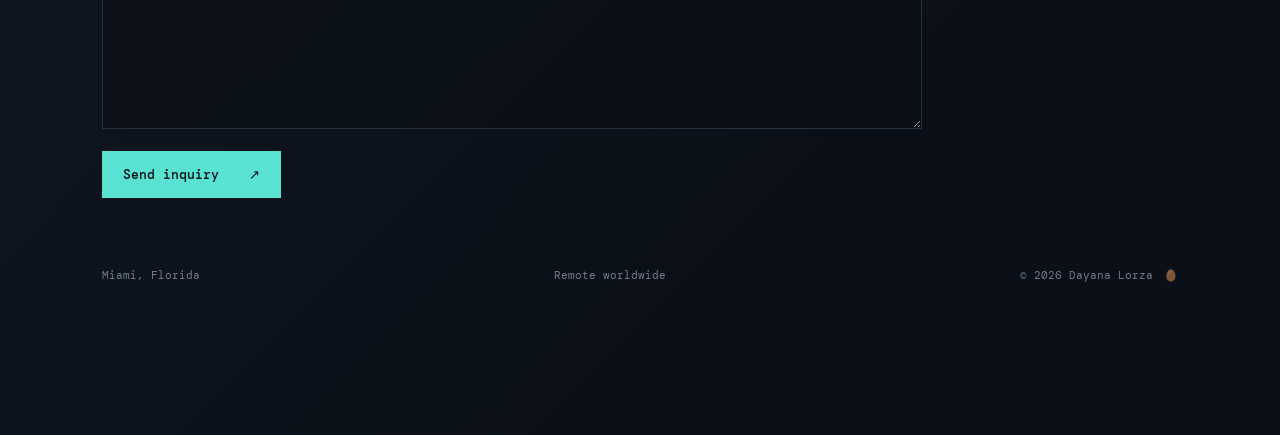
==== commit 892745ea: "Refine availability and AI expertise copy" ====
--- a/index.html
+++ b/index.html
@@ -31,7 +31,7 @@
     <section class="hero" id="home">
       <div class="hero-grid">
         <div class="hero-copy reveal">
-          <p class="eyebrow"><span class="status-dot"></span> Available for select remote contracts</p>
+          <p class="eyebrow"><span class="status-dot"></span> Available for select roles and contracts</p>
           <h1>Dayana<br><span>Lorza.</span></h1>
           <p class="hero-role">Forward Deployed Engineer &amp; Full-Stack Engineer <span>|</span> React, TypeScript, Node.js, AI Agents</p>
           <p class="hero-intro">I embed with teams and ship AI into production—agents, automations, and internal tools built for real operations.</p>
@@ -68,7 +68,7 @@
           <span class="capability-icon" aria-hidden="true">✦</span>
           <h3><span>AI Agents</span><br>in Production</h3>
           <p class="code-tag">&lt;section&gt;</p>
-          <p>I build conversational AI employees and LLM workflows with agent orchestration, evals, RAG pipelines, and MCP integrations. I use Python and Cloudflare Workers where they fit.</p>
+          <p>I build conversational AI employees and LLM workflows with agent orchestration, evals, RAG pipelines, and MCP integrations.</p>
           <p class="code-tag">&lt;/section&gt;</p>
         </article>
         <article class="capability">
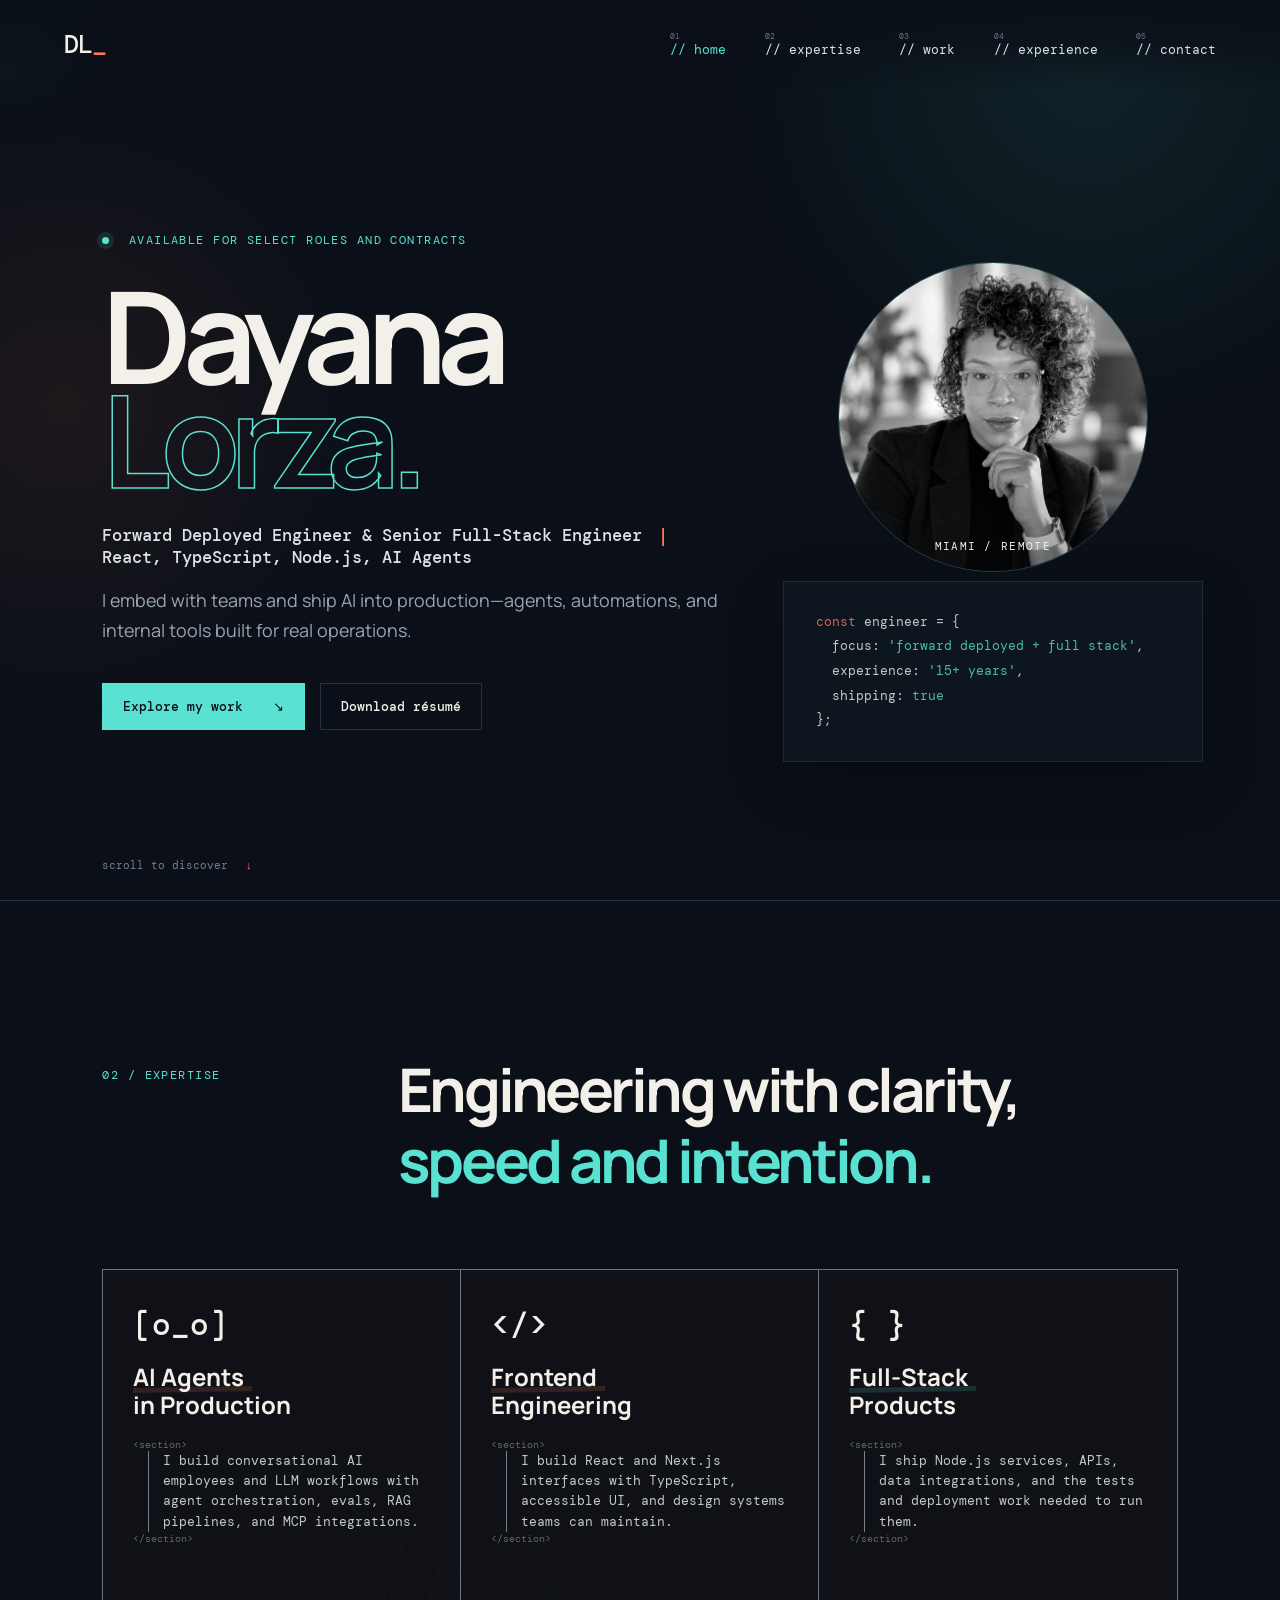
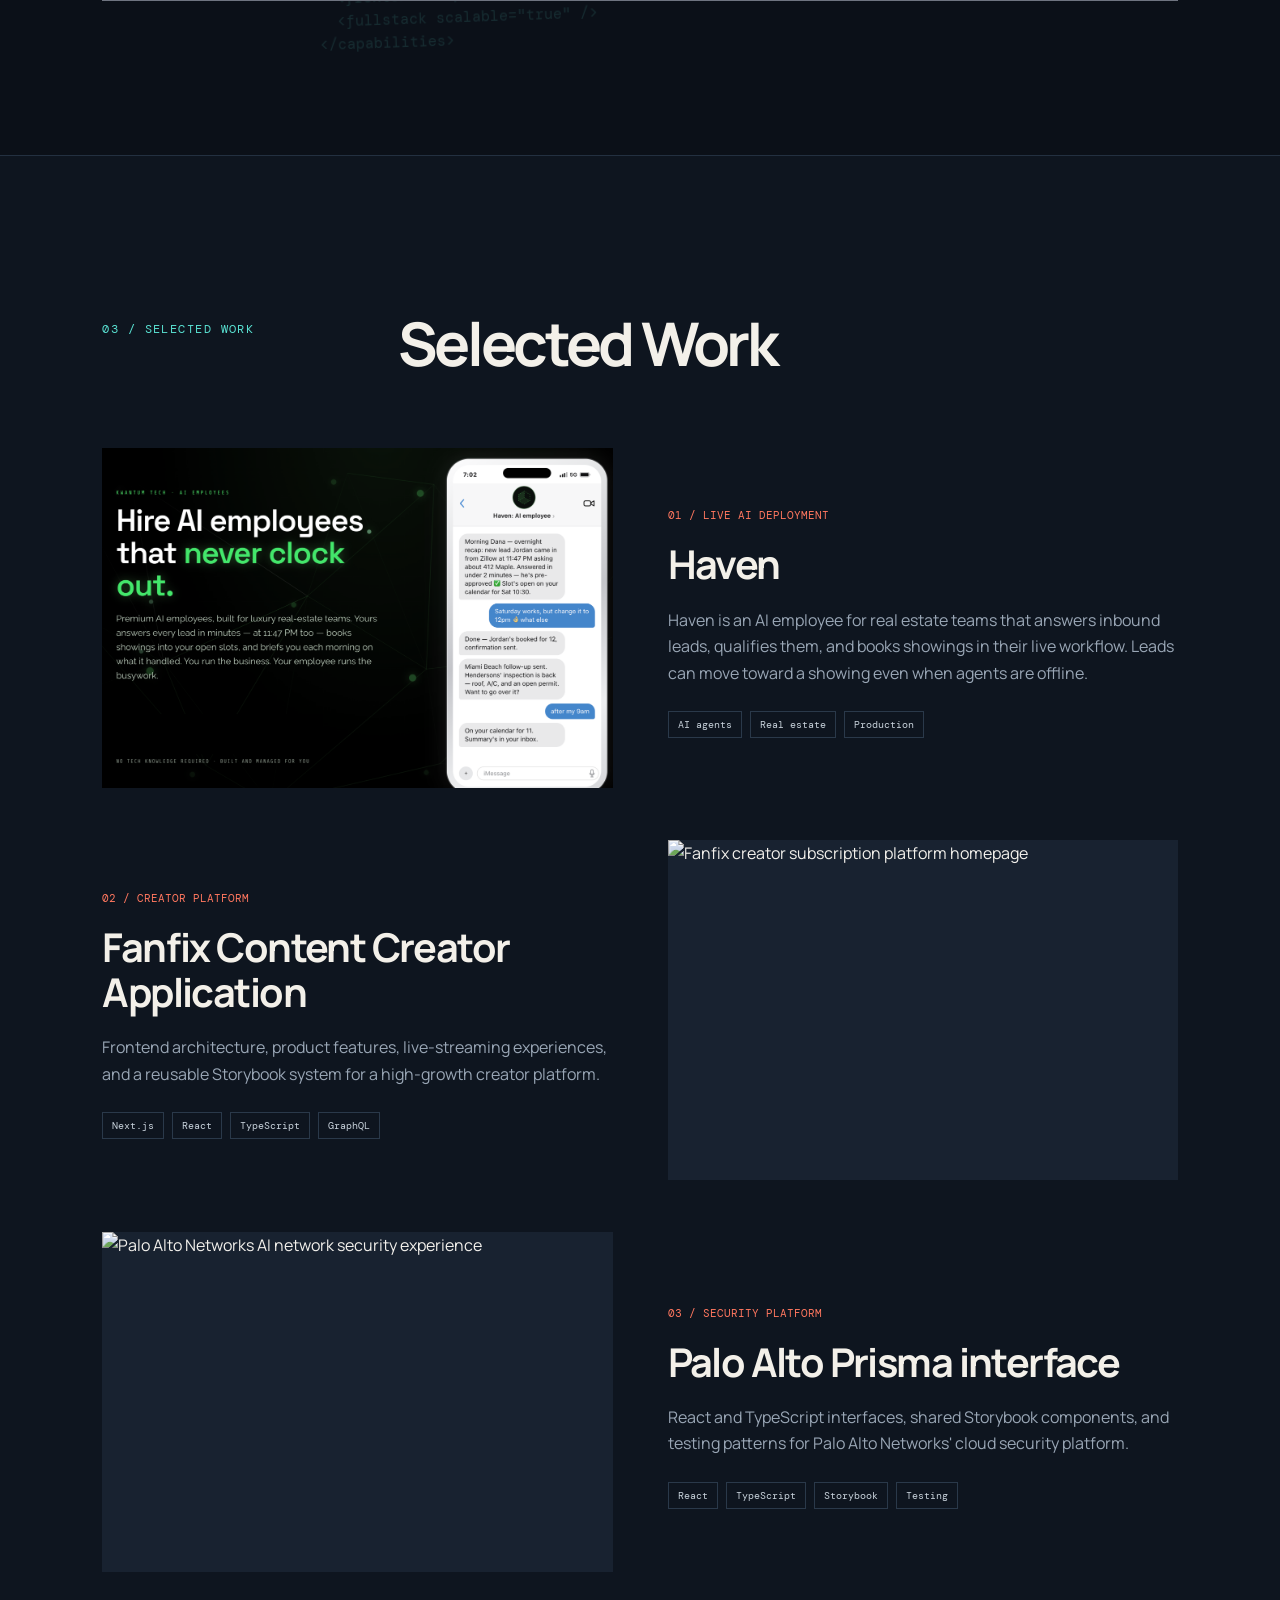
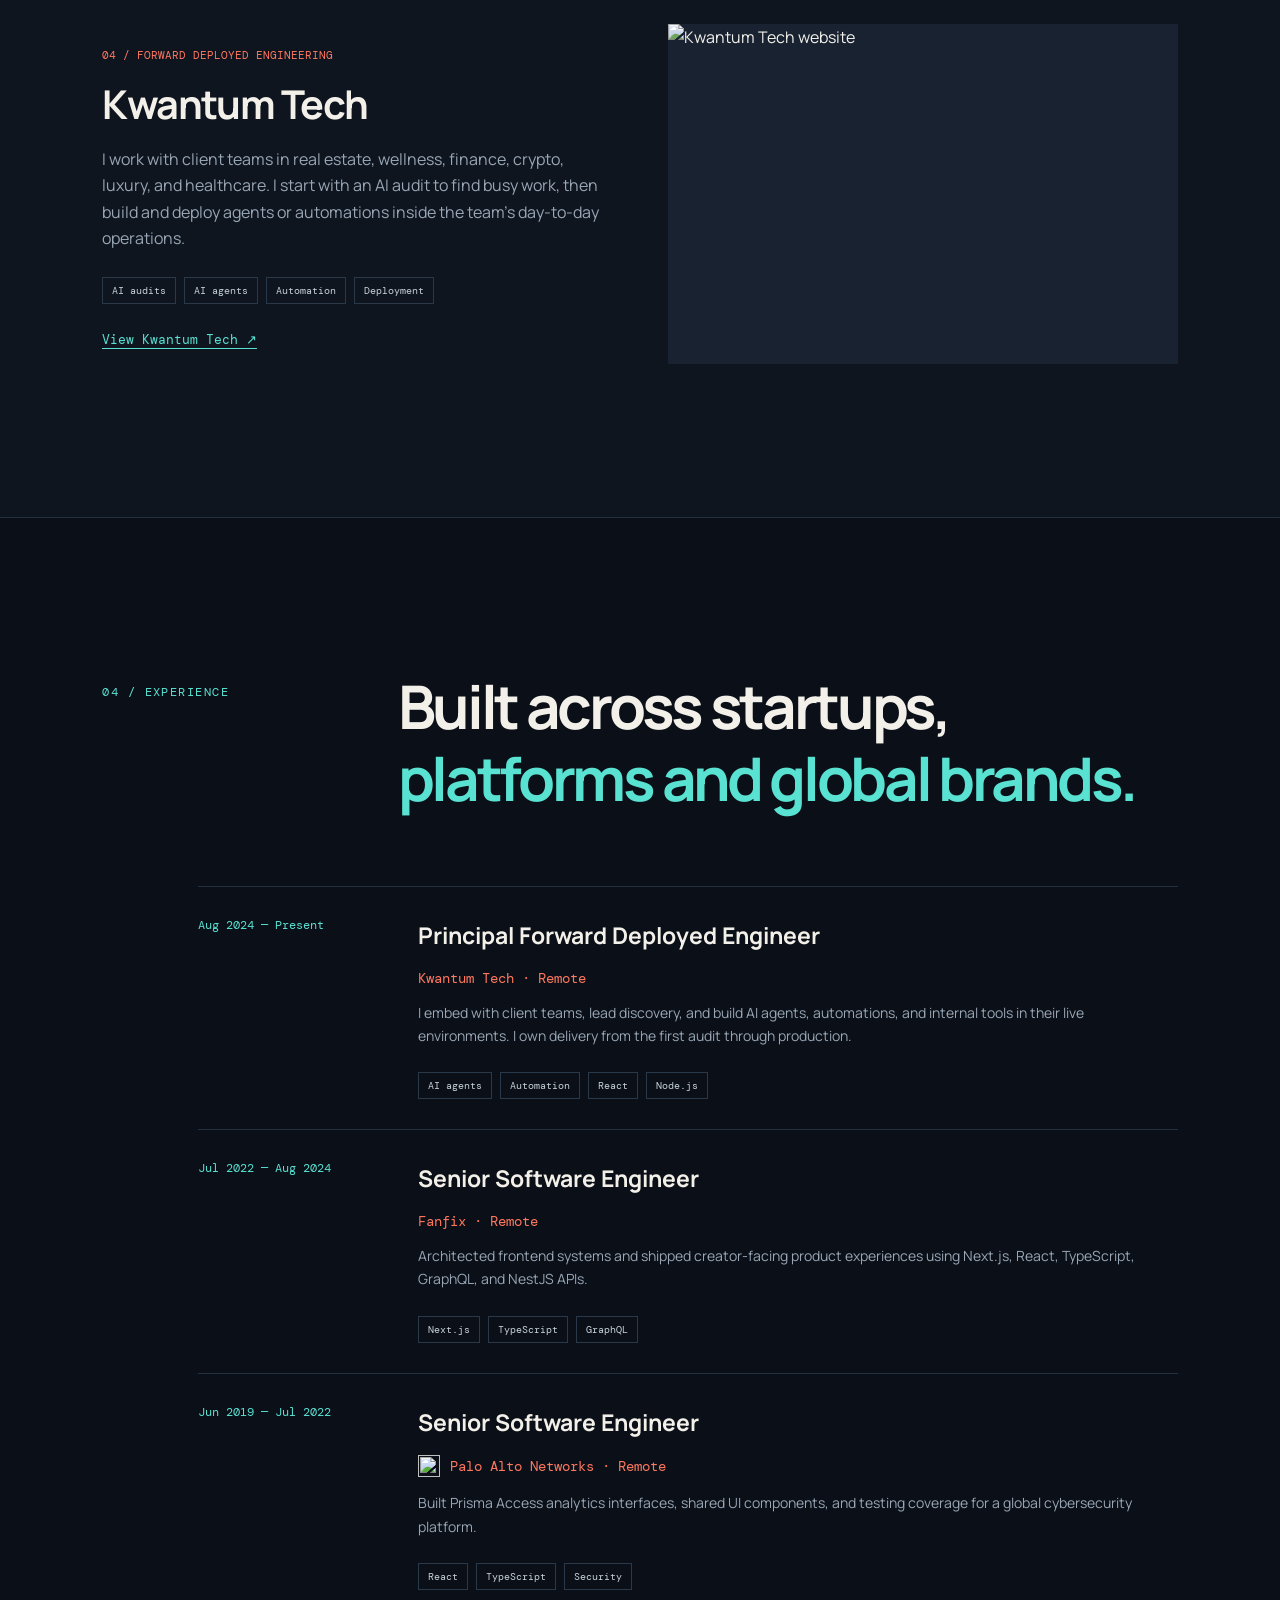
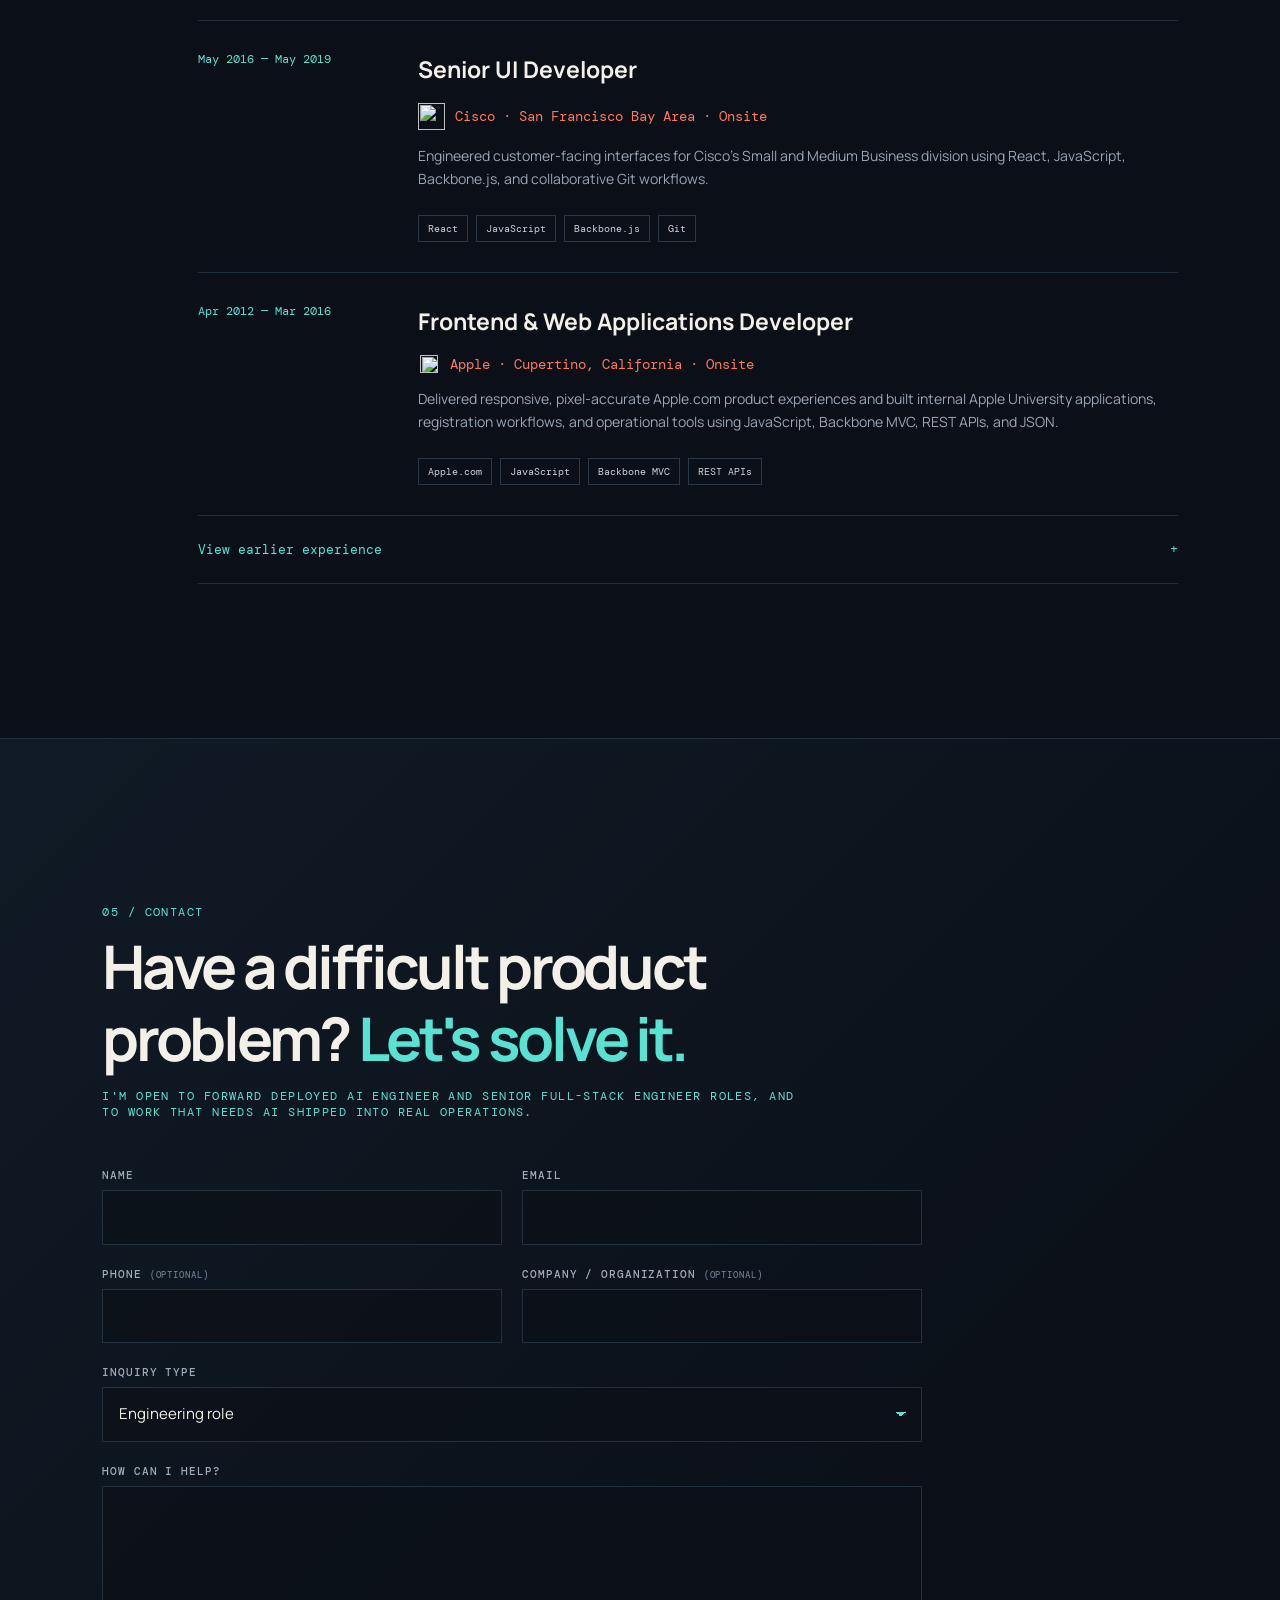
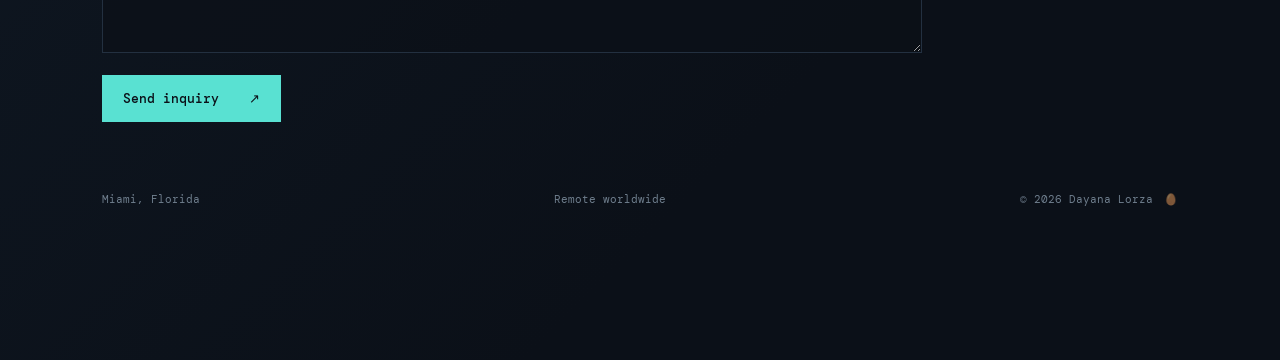
==== commit a875c2d9: "Update portfolio copy, Haven image, and resume" ====
--- a/index.html
+++ b/index.html
@@ -3,8 +3,8 @@
 <head>
   <meta charset="utf-8">
   <meta name="viewport" content="width=device-width, initial-scale=1">
-  <title>Dayana Lorza | Forward Deployed Engineer &amp; Full-Stack Engineer</title>
-  <meta name="description" content="I'm a Forward Deployed Engineer and Full-Stack Engineer. I ship AI agents and LLM tools with React, TypeScript, and Node.js as a Forward Deployed AI Engineer.">
+  <title>Dayana Lorza | Forward Deployed Engineer &amp; Senior Full-Stack Engineer</title>
+  <meta name="description" content="I'm a Forward Deployed Engineer and Senior Full-Stack Engineer. I ship AI agents and LLM tools with React, TypeScript, and Node.js as a Forward Deployed AI Engineer.">
   <link rel="icon" href="images/favicon.png">
   <link rel="preconnect" href="https://fonts.googleapis.com">
   <link rel="preconnect" href="https://fonts.gstatic.com" crossorigin>
@@ -33,7 +33,7 @@
         <div class="hero-copy reveal">
           <p class="eyebrow"><span class="status-dot"></span> Available for select roles and contracts</p>
           <h1>Dayana<br><span>Lorza.</span></h1>
-          <p class="hero-role">Forward Deployed Engineer &amp; Full-Stack Engineer <span>|</span> React, TypeScript, Node.js, AI Agents</p>
+          <p class="hero-role">Forward Deployed Engineer &amp; Senior Full-Stack Engineer <span>|</span> React, TypeScript, Node.js, AI Agents</p>
           <p class="hero-intro">I embed with teams and ship AI into production—agents, automations, and internal tools built for real operations.</p>
           <div class="hero-actions">
             <a class="button primary" href="#work">Explore my work <span>↘</span></a>
@@ -65,7 +65,7 @@
       <div class="expertise-console reveal">
         <div class="console-code" aria-hidden="true">&lt;capabilities&gt;<br>&nbsp;&nbsp;&lt;ai production="true" /&gt;<br>&nbsp;&nbsp;&lt;frontend responsive="true" /&gt;<br>&nbsp;&nbsp;&lt;fullstack scalable="true" /&gt;<br>&lt;/capabilities&gt;</div>
         <article class="capability">
-          <span class="capability-icon" aria-hidden="true">✦</span>
+          <span class="capability-icon" aria-hidden="true">[o_o]</span>
           <h3><span>AI Agents</span><br>in Production</h3>
           <p class="code-tag">&lt;section&gt;</p>
           <p>I build conversational AI employees and LLM workflows with agent orchestration, evals, RAG pipelines, and MCP integrations.</p>
@@ -91,19 +91,19 @@
     <section class="section work-section" id="work">
       <div class="section-heading reveal">
         <p>03 / SELECTED WORK</p>
-        <h2>Products built to perform<br><em>under real pressure.</em></h2>
+        <h2>Selected Work</h2>
       </div>
       <div class="work-list">
         <article class="work-card reveal">
-          <div class="work-image"><img src="images/haven.svg" alt="Haven, an AI employee deployed for real estate teams"></div>
+          <div class="work-image"><img src="images/haven_demo.png" alt="Haven AI employee demo showing real estate lead follow-up in iMessage"></div>
           <div class="work-copy">
             <p class="work-index">01 / LIVE AI DEPLOYMENT</p>
             <h3>Haven</h3>
-            <p>Real estate teams lose inbound leads when no one can respond after hours. I deployed Haven, an AI employee that answers those leads, qualifies them, and books showings in the teams' live workflow. Leads can move toward a showing even when agents are offline.</p>
+            <p>Haven is an AI employee for real estate teams that answers inbound leads, qualifies them, and books showings in their live workflow. Leads can move toward a showing even when agents are offline.</p>
             <ul class="tags"><li>AI agents</li><li>Real estate</li><li>Production</li></ul>
           </div>
         </article>
-        <article class="work-card reveal">
+        <article class="work-card reverse reveal">
           <div class="work-image"><img src="images/fanfixx.png" alt="Fanfix creator subscription platform homepage"></div>
           <div class="work-copy">
             <p class="work-index">02 / CREATOR PLATFORM</p>
@@ -112,7 +112,7 @@
             <ul class="tags"><li>Next.js</li><li>React</li><li>TypeScript</li><li>GraphQL</li></ul>
           </div>
         </article>
-        <article class="work-card reverse reveal">
+        <article class="work-card reveal">
           <div class="work-image"><img src="images/palo_alto.png" alt="Palo Alto Networks AI network security experience"></div>
           <div class="work-copy">
             <p class="work-index">03 / SECURITY PLATFORM</p>
@@ -121,7 +121,7 @@
             <ul class="tags"><li>React</li><li>TypeScript</li><li>Storybook</li><li>Testing</li></ul>
           </div>
         </article>
-        <article class="work-card reveal">
+        <article class="work-card reverse reveal">
           <div class="work-image"><img src="images/kwantum_tech.png" alt="Kwantum Tech website"></div>
           <div class="work-copy">
             <p class="work-index">04 / FORWARD DEPLOYED ENGINEERING</p>
@@ -142,7 +142,7 @@
       <div class="timeline">
         <article class="job reveal">
           <div class="job-date">Aug 2024 — Present</div>
-          <div><h3>Principal Forward Deployed Engineer</h3><p class="company">Kwantum Tech / Kwantum Consulting LLC · Remote</p><p>I embed with client teams, lead discovery, and build AI agents, automations, and internal tools in their live environments. I own delivery from the first audit through production.</p><ul class="tags"><li>AI agents</li><li>Automation</li><li>React</li><li>Node.js</li></ul></div>
+          <div><h3>Principal Forward Deployed Engineer</h3><p class="company">Kwantum Tech · Remote</p><p>I embed with client teams, lead discovery, and build AI agents, automations, and internal tools in their live environments. I own delivery from the first audit through production.</p><ul class="tags"><li>AI agents</li><li>Automation</li><li>React</li><li>Node.js</li></ul></div>
         </article>
         <article class="job reveal">
           <div class="job-date">Jul 2022 — Aug 2024</div>
@@ -173,7 +173,7 @@
       <div class="contact-inner reveal">
         <p>05 / CONTACT</p>
         <h2>Have a difficult product<br>problem? <em>Let's solve it.</em></h2>
-        <p class="contact-copy">I'm open to Forward Deployed AI Engineer and Full-Stack Engineer roles, and to work that needs AI shipped into real operations.</p>
+        <p class="contact-copy">I'm open to Forward Deployed AI Engineer and Senior Full-Stack Engineer roles, and to work that needs AI shipped into real operations.</p>
         <form class="contact-form" id="contact-form" name="contact" action="/" method="post" data-netlify="true" netlify-honeypot="website">
           <div class="form-grid">
             <label><span>Name</span><input type="text" name="name" autocomplete="name" maxlength="100" required></label>
--- a/css/styles.css
+++ b/css/styles.css
@@ -1,4 +1,4 @@
-:root{--bg:#0b1018;--panel:#111925;--ink:#f3f0e9;--muted:#99a6b5;--line:#233040;--teal:#59e1d2;--coral:#ff775f;--mono:"DM Mono",monospace;--sans:"Manrope",sans-serif}*{box-sizing:border-box}html{scroll-behavior:smooth}body{margin:0;background:var(--bg);color:var(--ink);font-family:var(--sans);font-size:16px;line-height:1.65;overflow-x:hidden}body:before{content:"";position:fixed;inset:0;pointer-events:none;z-index:-1;background:radial-gradient(circle at 85% 8%,rgba(89,225,210,.09),transparent 26%),radial-gradient(circle at 5% 45%,rgba(255,119,95,.08),transparent 24%);filter:saturate(120%)}::selection{background:var(--teal);color:var(--bg)}a{color:inherit;text-decoration:none}img{display:block;max-width:100%}.skip-link{position:fixed;top:-60px;left:20px;background:var(--teal);color:var(--bg);padding:12px 18px;z-index:100}.skip-link:focus{top:20px}.cursor-glow{position:fixed;width:260px;height:260px;border-radius:50%;background:radial-gradient(circle,rgba(89,225,210,.08),transparent 68%);transform:translate(-50%,-50%);pointer-events:none;z-index:-1}.site-header{position:fixed;top:0;left:0;right:0;height:88px;padding:0 clamp(24px,5vw,80px);display:flex;align-items:center;justify-content:space-between;background:linear-gradient(to bottom,rgba(11,16,24,.96),rgba(11,16,24,.72),transparent);z-index:50}.brand{font:500 25px var(--mono);letter-spacing:-1px}.brand span{color:var(--coral)}nav{display:flex;gap:clamp(18px,3vw,46px)}nav a{display:grid;font:400 13px var(--mono);color:#dbe1e7;transition:.25s}nav small{font-size:8px;color:#687789}nav a:hover,nav a.active{color:var(--teal)}.menu-toggle{display:none;border:0;background:none;color:var(--ink);font:14px var(--mono)}.hero{min-height:100vh;display:grid;align-items:center;padding:130px clamp(24px,8vw,130px) 80px;position:relative}.hero-grid{width:min(1380px,100%);margin:auto;display:grid;grid-template-columns:1.15fr .85fr;gap:clamp(40px,7vw,110px);align-items:center}.eyebrow,.section-heading>p,.contact-inner>p{font:400 12px var(--mono);letter-spacing:.12em;color:var(--teal);text-transform:uppercase}.status-dot{display:inline-block;width:7px;height:7px;border-radius:50%;background:var(--teal);box-shadow:0 0 0 5px rgba(89,225,210,.12);margin-right:11px}.hero h1{font-size:clamp(72px,10vw,158px);line-height:.82;letter-spacing:-.075em;margin:35px 0 32px}.hero h1 span{color:transparent;-webkit-text-stroke:1.5px var(--teal)}.hero-role{font:500 clamp(14px,1.35vw,20px) var(--mono);color:#dce3e8}.hero-role span{color:var(--coral);margin:0 6px}.hero-intro{max-width:710px;color:var(--muted);font-size:clamp(17px,1.4vw,21px)}.hero-actions{display:flex;gap:15px;flex-wrap:wrap;margin-top:38px}.button{display:inline-flex;align-items:center;gap:30px;padding:14px 20px;border:1px solid var(--line);font:500 13px var(--mono);transition:.25s}.button.primary{background:var(--teal);border-color:var(--teal);color:var(--bg)}.button:hover{transform:translateY(-3px);border-color:var(--coral)}.button.primary:hover{background:var(--coral)}.hero-visual{position:relative}.portrait-frame{position:relative;width:min(430px,90%);margin:auto;overflow:hidden;border-radius:48% 48% 8px 8px;border:1px solid rgba(89,225,210,.25)}.portrait-frame:after{content:"";position:absolute;inset:0;background:linear-gradient(to top,rgba(11,16,24,.8),transparent 45%)}.portrait-frame img{width:100%;height:580px;object-fit:cover;filter:saturate(.7) contrast(1.04)}.portrait-label{position:absolute;bottom:22px;left:25px;z-index:2;font:11px var(--mono);letter-spacing:.12em}.code-card{position:absolute;right:-10px;bottom:52px;background:rgba(17,25,37,.94);border:1px solid var(--line);padding:22px 26px;font:12px/1.9 var(--mono);box-shadow:0 20px 60px rgba(0,0,0,.35)}.code-card span{color:var(--coral)}.code-card b{color:var(--teal);font-weight:400}.scroll-cue{position:absolute;bottom:28px;left:clamp(24px,8vw,130px);font:11px var(--mono);color:#718092}.scroll-cue span{color:var(--coral);margin-left:10px}.section{padding:clamp(100px,12vw,180px) clamp(24px,8vw,130px);border-top:1px solid var(--line)}.section-heading{display:grid;grid-template-columns:.34fr 1fr;gap:30px;align-items:start;margin-bottom:70px}.section-heading h2,.contact h2{font-size:clamp(42px,5.5vw,82px);line-height:1.05;letter-spacing:-.055em;margin:0}.section-heading em,.contact em{font-style:normal;color:var(--teal)}.expertise-grid{display:grid;grid-template-columns:repeat(3,1fr);gap:18px}.expertise-card{position:relative;min-height:390px;background:var(--panel);border:1px solid var(--line);padding:36px;transition:.3s}.expertise-card:hover{transform:translateY(-8px);border-color:rgba(89,225,210,.55)}.card-number{font:11px var(--mono);color:var(--coral)}.expertise-card h3{font-size:28px;margin:80px 0 15px}.expertise-card p,.work-copy>p,.job>div>p{color:var(--muted)}.tags{list-style:none;padding:0;margin:25px 0 0;display:flex;flex-wrap:wrap;gap:8px}.tags li{border:1px solid #2a394a;padding:6px 9px;font:10px var(--mono);color:#c9d3dc}.work-section{background:#0e151f}.work-list{display:grid;gap:75px}.work-card{display:grid;grid-template-columns:1.1fr .9fr;align-items:center;gap:clamp(35px,7vw,110px)}.work-card.reverse .work-image{order:2}.work-image{height:480px;overflow:hidden;background:#182230}.work-image img{width:100%;height:100%;object-fit:cover;filter:saturate(.65);transition:.6s}.work-card:hover img{transform:scale(1.035);filter:saturate(1)}.work-index{font:11px var(--mono)!important;color:var(--coral)!important}.work-copy h3{font-size:clamp(34px,4vw,58px);line-height:1.05;letter-spacing:-.04em;margin:20px 0}.text-link{display:inline-block;margin-top:27px;color:var(--teal);font:13px var(--mono);border-bottom:1px solid var(--teal)}.timeline{max-width:1100px;margin-left:auto}.job{display:grid;grid-template-columns:230px 1fr;gap:40px;border-top:1px solid var(--line);padding:42px 0}.job-date{font:12px var(--mono);color:var(--teal)}.job h3{font-size:28px;margin:0 0 4px}.company{font:12px var(--mono);color:var(--coral)!important}.earlier-jobs{border-top:1px solid var(--line);border-bottom:1px solid var(--line);padding:25px 0}.earlier-jobs summary{cursor:pointer;display:flex;justify-content:space-between;font:13px var(--mono);color:var(--teal);list-style:none}.earlier-grid{display:grid;grid-template-columns:1fr 1fr;gap:16px 45px;padding-top:25px}.earlier-grid p{display:grid;border-top:1px solid #1d2936;padding-top:14px}.earlier-grid span{color:var(--muted);font-size:13px}.contact{min-height:80vh;display:grid;align-items:center;background:linear-gradient(135deg,#101a26,#0b1018 70%)}.contact-inner{max-width:1150px}.contact-copy{max-width:700px;color:var(--muted);font-size:18px}.contact-email span{color:var(--coral)}.contact-meta{display:flex;justify-content:space-between;gap:20px;margin-top:70px;color:#6f7e8d;font:11px var(--mono)}.reveal{opacity:0;transform:translateY(28px);transition:opacity .75s ease,transform .75s ease}.reveal.visible{opacity:1;transform:none}@media(max-width:900px){.site-header{height:72px}.menu-toggle{display:block}nav{position:absolute;top:72px;left:0;right:0;padding:24px;background:#0b1018;border-bottom:1px solid var(--line);display:none;grid-template-columns:1fr 1fr}nav.open{display:grid}.hero-grid,.section-heading,.work-card,.job{grid-template-columns:1fr}.hero{padding-top:120px}.hero h1{font-size:clamp(68px,21vw,120px)}.hero-visual{margin-top:20px}.portrait-frame img{height:470px}.code-card{right:0}.expertise-grid{grid-template-columns:1fr}.expertise-card{min-height:auto}.expertise-card h3{margin-top:50px}.work-card.reverse .work-image{order:0}.work-image{height:360px}.job{gap:10px}.earlier-grid{grid-template-columns:1fr}}@media(max-width:560px){.site-header{padding:0 20px}.hero,.section{padding-left:20px;padding-right:20px}.hero-role span{display:none}.portrait-frame{width:100%}.code-card{position:relative;bottom:auto;right:auto;margin:-25px 15px 0}.hero-actions{display:grid}.button{justify-content:space-between}.section-heading{margin-bottom:45px}.work-image{height:270px}.contact-meta{display:grid}.cursor-glow{display:none}}
+:root{--bg:#0b1018;--panel:#111925;--ink:#f3f0e9;--muted:#99a6b5;--line:#233040;--teal:#59e1d2;--coral:#ff775f;--mono:"DM Mono",monospace;--sans:"Manrope",sans-serif}*{box-sizing:border-box}html{scroll-behavior:smooth}body{margin:0;background:var(--bg);color:var(--ink);font-family:var(--sans);font-size:16px;line-height:1.65;overflow-x:hidden}body:before{content:"";position:fixed;inset:0;pointer-events:none;z-index:-1;background:radial-gradient(circle at 85% 8%,rgba(89,225,210,.09),transparent 26%),radial-gradient(circle at 5% 45%,rgba(255,119,95,.08),transparent 24%);filter:saturate(120%)}::selection{background:var(--teal);color:var(--bg)}a{color:inherit;text-decoration:none}img{display:block;max-width:100%}.skip-link{position:fixed;top:-60px;left:20px;background:var(--teal);color:var(--bg);padding:12px 18px;z-index:100}.skip-link:focus{top:20px}.cursor-glow{position:fixed;width:260px;height:260px;border-radius:50%;background:radial-gradient(circle,rgba(89,225,210,.08),transparent 68%);transform:translate(-50%,-50%);pointer-events:none;z-index:-1}.site-header{position:fixed;top:0;left:0;right:0;height:88px;padding:0 clamp(24px,5vw,80px);display:flex;align-items:center;justify-content:space-between;background:linear-gradient(to bottom,rgba(11,16,24,.96),rgba(11,16,24,.72),transparent);z-index:50}.brand{font:500 25px var(--mono);letter-spacing:-1px}.brand span{color:var(--coral)}nav{display:flex;gap:clamp(18px,3vw,46px)}nav a{display:grid;font:400 13px var(--mono);color:#dbe1e7;transition:.25s}nav small{font-size:8px;color:#687789}nav a:hover,nav a.active{color:var(--teal)}.menu-toggle{display:none;border:0;background:none;color:var(--ink);font:14px var(--mono)}.hero{min-height:100vh;display:grid;align-items:center;padding:130px clamp(24px,8vw,130px) 80px;position:relative}.hero-grid{width:min(1380px,100%);margin:auto;display:grid;grid-template-columns:1.15fr .85fr;gap:clamp(40px,7vw,110px);align-items:center}.eyebrow,.section-heading>p,.contact-inner>p{font:400 12px var(--mono);letter-spacing:.12em;color:var(--teal);text-transform:uppercase}.status-dot{display:inline-block;width:7px;height:7px;border-radius:50%;background:var(--teal);box-shadow:0 0 0 5px rgba(89,225,210,.12);margin-right:11px}.hero h1{font-size:clamp(72px,10vw,158px);line-height:.82;letter-spacing:-.075em;margin:35px 0 32px}.hero h1 span{color:transparent;-webkit-text-stroke:1.5px var(--teal)}.hero-role{font:500 clamp(14px,1.35vw,20px) var(--mono);color:#dce3e8}.hero-role span{color:var(--coral);margin:0 6px}.hero-intro{max-width:710px;color:var(--muted);font-size:clamp(17px,1.4vw,21px)}.hero-actions{display:flex;gap:15px;flex-wrap:wrap;margin-top:38px}.button{display:inline-flex;align-items:center;gap:30px;padding:14px 20px;border:1px solid var(--line);font:500 13px var(--mono);transition:.25s}.button.primary{background:var(--teal);border-color:var(--teal);color:var(--bg)}.button:hover{transform:translateY(-3px);border-color:var(--coral)}.button.primary:hover{background:var(--coral)}.hero-visual{position:relative}.portrait-frame{position:relative;width:min(430px,90%);margin:auto;overflow:hidden;border-radius:48% 48% 8px 8px;border:1px solid rgba(89,225,210,.25)}.portrait-frame:after{content:"";position:absolute;inset:0;background:linear-gradient(to top,rgba(11,16,24,.8),transparent 45%)}.portrait-frame img{width:100%;height:580px;object-fit:cover;filter:saturate(.7) contrast(1.04)}.portrait-label{position:absolute;bottom:22px;left:25px;z-index:2;font:11px var(--mono);letter-spacing:.12em}.code-card{position:absolute;right:-10px;bottom:52px;background:rgba(17,25,37,.94);border:1px solid var(--line);padding:22px 26px;font:12px/1.9 var(--mono);box-shadow:0 20px 60px rgba(0,0,0,.35)}.code-card span{color:var(--coral)}.code-card b{color:var(--teal);font-weight:400}.scroll-cue{position:absolute;bottom:28px;left:clamp(24px,8vw,130px);font:11px var(--mono);color:#718092}.scroll-cue span{color:var(--coral);margin-left:10px}.section{padding:clamp(100px,12vw,180px) clamp(24px,8vw,130px);border-top:1px solid var(--line)}.section-heading{display:grid;grid-template-columns:.34fr 1fr;gap:30px;align-items:start;margin-bottom:70px}.section-heading h2,.contact h2{font-size:clamp(42px,5.5vw,82px);line-height:1.05;letter-spacing:-.055em;margin:0}.section-heading em,.contact em{font-style:normal;color:var(--teal)}.expertise-grid{display:grid;grid-template-columns:repeat(3,1fr);gap:18px}.expertise-card{position:relative;min-height:390px;background:var(--panel);border:1px solid var(--line);padding:36px;transition:.3s}.expertise-card:hover{transform:translateY(-8px);border-color:rgba(89,225,210,.55)}.card-number{font:11px var(--mono);color:var(--coral)}.expertise-card h3{font-size:28px;margin:80px 0 15px}.expertise-card p,.work-copy>p,.job>div>p{color:var(--muted)}.tags{list-style:none;padding:0;margin:25px 0 0;display:flex;flex-wrap:wrap;gap:8px}.tags li{border:1px solid #2a394a;padding:6px 9px;font:10px var(--mono);color:#c9d3dc}.work-section{background:#0e151f}.work-list{display:grid;gap:75px}.work-card{display:grid;grid-template-columns:1.1fr .9fr;align-items:center;gap:clamp(35px,7vw,110px)}.work-card.reverse .work-image{order:2}.work-image{height:480px;overflow:hidden;background:#182230}.work-image img{width:100%;height:100%;object-fit:cover;filter:saturate(.65)}.work-index{font:11px var(--mono)!important;color:var(--coral)!important}.work-copy h3{font-size:clamp(34px,4vw,58px);line-height:1.05;letter-spacing:-.04em;margin:20px 0}.text-link{display:inline-block;margin-top:27px;color:var(--teal);font:13px var(--mono);border-bottom:1px solid var(--teal)}.timeline{max-width:1100px;margin-left:auto}.job{display:grid;grid-template-columns:230px 1fr;gap:40px;border-top:1px solid var(--line);padding:42px 0}.job-date{font:12px var(--mono);color:var(--teal)}.job h3{font-size:28px;margin:0 0 4px}.company{font:12px var(--mono);color:var(--coral)!important}.earlier-jobs{border-top:1px solid var(--line);border-bottom:1px solid var(--line);padding:25px 0}.earlier-jobs summary{cursor:pointer;display:flex;justify-content:space-between;font:13px var(--mono);color:var(--teal);list-style:none}.earlier-grid{display:grid;grid-template-columns:1fr 1fr;gap:16px 45px;padding-top:25px}.earlier-grid p{display:grid;border-top:1px solid #1d2936;padding-top:14px}.earlier-grid span{color:var(--muted);font-size:13px}.contact{min-height:80vh;display:grid;align-items:center;background:linear-gradient(135deg,#101a26,#0b1018 70%)}.contact-inner{max-width:1150px}.contact-copy{max-width:700px;color:var(--muted);font-size:18px}.contact-email span{color:var(--coral)}.contact-meta{display:flex;justify-content:space-between;gap:20px;margin-top:70px;color:#6f7e8d;font:11px var(--mono)}.reveal{opacity:0;transform:translateY(28px);transition:opacity .75s ease,transform .75s ease}.reveal.visible{opacity:1;transform:none}@media(max-width:900px){.site-header{height:72px}.menu-toggle{display:block}nav{position:absolute;top:72px;left:0;right:0;padding:24px;background:#0b1018;border-bottom:1px solid var(--line);display:none;grid-template-columns:1fr 1fr}nav.open{display:grid}.hero-grid,.section-heading,.work-card,.job{grid-template-columns:1fr}.hero{padding-top:120px}.hero h1{font-size:clamp(68px,21vw,120px)}.hero-visual{margin-top:20px}.portrait-frame img{height:470px}.code-card{right:0}.expertise-grid{grid-template-columns:1fr}.expertise-card{min-height:auto}.expertise-card h3{margin-top:50px}.work-card.reverse .work-image{order:0}.work-image{height:360px}.job{gap:10px}.earlier-grid{grid-template-columns:1fr}}@media(max-width:560px){.site-header{padding:0 20px}.hero,.section{padding-left:20px;padding-right:20px}.hero-role span{display:none}.portrait-frame{width:100%}.code-card{position:relative;bottom:auto;right:auto;margin:-25px 15px 0}.hero-actions{display:grid}.button{justify-content:space-between}.section-heading{margin-bottom:45px}.work-image{height:270px}.contact-meta{display:grid}.cursor-glow{display:none}}
 
 /* V2 refinement: tighter, reference-led composition */
 .hero-grid{grid-template-columns:1.25fr .75fr}.hero-visual{min-height:520px;display:grid;place-items:center}.portrait-frame{z-index:2;width:310px;height:310px;border-radius:50%;margin:auto}.portrait-frame:after{background:linear-gradient(to top,rgba(11,16,24,.3),transparent 50%)}.portrait-frame img{height:100%;object-fit:cover;filter:grayscale(1) contrast(1.08)}.portrait-label{bottom:18px;left:50%;transform:translateX(-50%);white-space:nowrap}.code-card{z-index:1;right:auto;left:50%;bottom:-85px;width:420px;transform:translateX(-50%);opacity:.82;background:rgba(17,25,37,.76);padding:28px 32px;font-size:13px}.section-heading h2,.contact h2{font-size:clamp(38px,4.7vw,68px);line-height:1.14}.section-heading em,.contact em{line-height:1.26}.expertise-console{position:relative;display:grid;grid-template-columns:repeat(3,1fr);border:1px solid #6f7480;background:rgba(18,18,23,.86);overflow:visible}.console-code{position:absolute;z-index:-1;left:20%;right:5%;top:78%;font:15px/1.55 var(--mono);color:rgba(89,225,210,.13);transform:rotate(-2deg)}.capability{padding:34px 30px 30px;min-height:330px;border-right:1px solid #6f7480}.capability:last-child{border-right:0}.capability-icon{display:block;font:500 31px var(--mono);margin-bottom:18px}.capability h3{font-size:24px;line-height:1.15;margin:0 0 20px}.capability h3 span{position:relative}.capability h3 span:after{content:"";position:absolute;left:0;right:-8px;bottom:1px;height:5px;background:var(--coral);z-index:-1;transform:rotate(-1deg)}.capability:nth-of-type(3) h3 span:after{background:var(--teal)}.capability p:not(.code-tag){border-left:1px solid #7a7f89;margin:0 0 0 15px;padding-left:14px;color:#c4c8cf;font:13px/1.55 var(--mono)}.code-tag{margin:0;color:#646975;font:10px var(--mono)}.work-list{gap:52px;max-width:1120px;margin:auto}.work-card{grid-template-columns:1fr 1fr;gap:55px}.work-image{height:340px}.work-copy h3{font-size:clamp(30px,3.1vw,46px);line-height:1.12}.timeline{max-width:980px}.job{grid-template-columns:190px 1fr;gap:30px;padding:30px 0}.job h3{font-size:23px}.job>div>p{font-size:14px}.contact{min-height:65vh}.contact-email i{font-style:normal;color:var(--teal)}.work-card:nth-child(2) .work-image img{object-position:center 24%}.work-card:nth-child(3) .work-image img{object-position:center center}.work-card:nth-child(4) .work-image img{object-position:center top}
